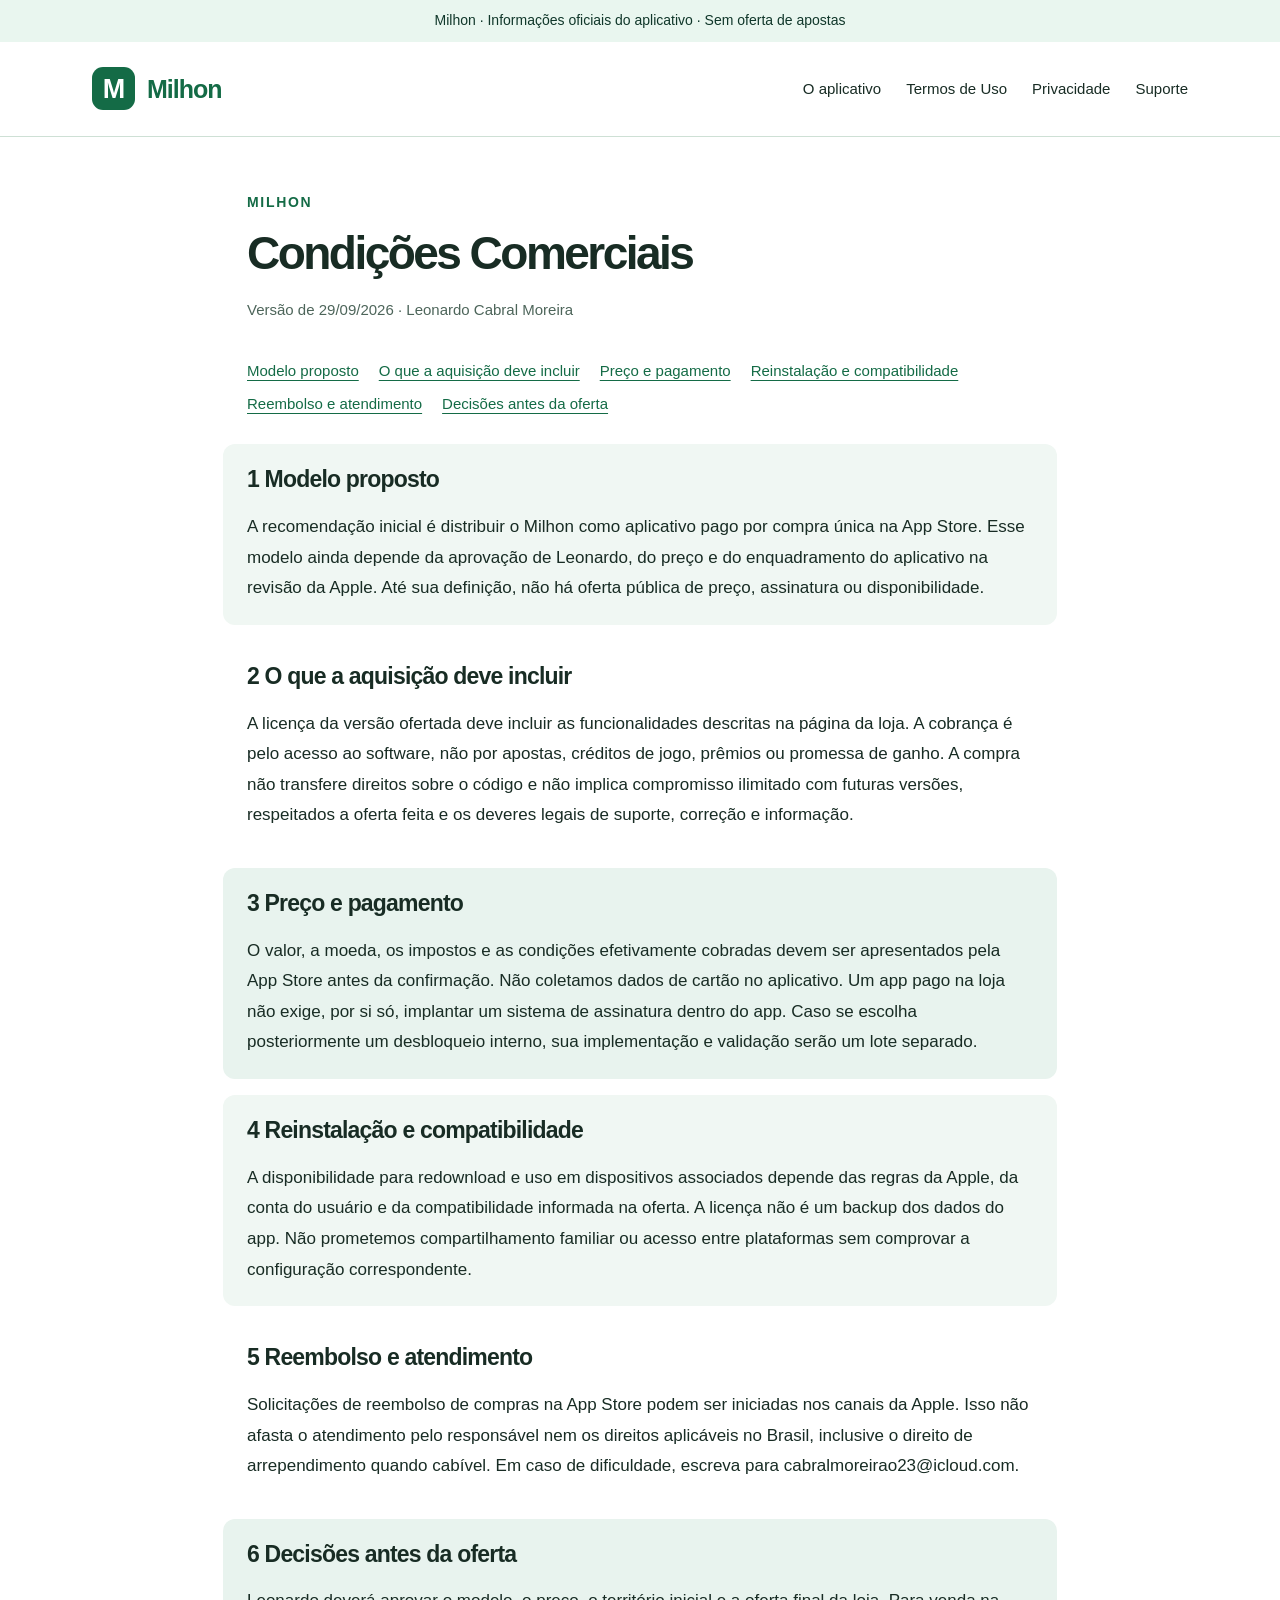
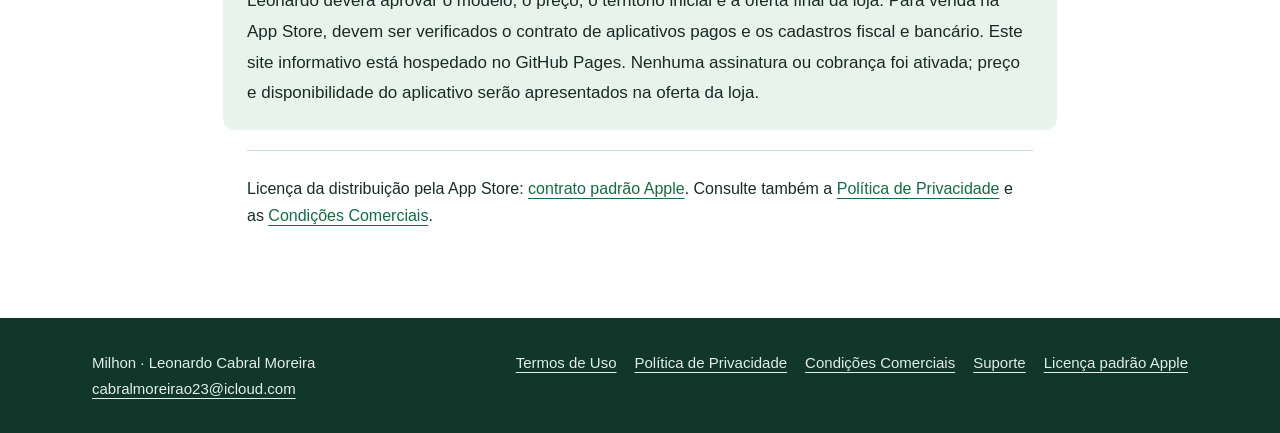
==== comercial.html @ 652cfad2 "site: publica informacoes e politicas aprovadas do Milhon" ====
<!doctype html><html lang="pt-BR"><head><meta name="referrer" content="strict-origin-when-cross-origin"><meta charset="utf-8"><meta name="viewport" content="width=device-width,initial-scale=1"><title>Condições Comerciais | Milhon</title><meta name="description" content="Milhon: análise estatística descritiva de loteria, com fontes e limites explícitos."><link rel="icon" href='data:image/svg+xml,%3Csvg xmlns="http://www.w3.org/2000/svg" viewBox="0 0 32 32"%3E%3Crect width="32" height="32" rx="7" fill="%23146b46"/%3E%3Ctext x="16" y="24" text-anchor="middle" font-family="Arial" font-size="24" fill="white"%3EM%3C/text%3E%3C/svg%3E'><link rel="stylesheet" href="style.css"></head><body><div class="review">Milhon · Informações oficiais do aplicativo · Sem oferta de apostas</div><header><div class="wrap bar"><a class="brand" href="index.html"><span class="monogram" aria-hidden="true">M</span>Milhon</a><nav aria-label="Navegação principal"><a href="index.html">O aplicativo</a><a href="termos.html">Termos de Uso</a><a href="privacidade.html">Privacidade</a><a href="suporte.html">Suporte</a></nav></div></header><main class="legal"><div class="eyebrow">Milhon</div><h1>Condições Comerciais</h1><p class="meta">Versão de 29/09/2026 · Leonardo Cabral Moreira</p><nav class="toc" aria-label="Tópicos"><a href="#item-1">Modelo proposto</a><a href="#item-2">O que a aquisição deve incluir</a><a href="#item-3">Preço e pagamento</a><a href="#item-4">Reinstalação e compatibilidade</a><a href="#item-5">Reembolso e atendimento</a><a href="#item-6">Decisões antes da oferta</a></nav><section id="item-1"><h2>1 Modelo proposto</h2><p>A recomendação inicial é distribuir o Milhon como aplicativo pago por compra única na App Store. Esse modelo ainda depende da aprovação de Leonardo, do preço e do enquadramento do aplicativo na revisão da Apple. Até sua definição, não há oferta pública de preço, assinatura ou disponibilidade.</p></section><section id="item-2"><h2>2 O que a aquisição deve incluir</h2><p>A licença da versão ofertada deve incluir as funcionalidades descritas na página da loja. A cobrança é pelo acesso ao software, não por apostas, créditos de jogo, prêmios ou promessa de ganho. A compra não transfere direitos sobre o código e não implica compromisso ilimitado com futuras versões, respeitados a oferta feita e os deveres legais de suporte, correção e informação.</p></section><section id="item-3"><h2>3 Preço e pagamento</h2><p>O valor, a moeda, os impostos e as condições efetivamente cobradas devem ser apresentados pela App Store antes da confirmação. Não coletamos dados de cartão no aplicativo. Um app pago na loja não exige, por si só, implantar um sistema de assinatura dentro do app. Caso se escolha posteriormente um desbloqueio interno, sua implementação e validação serão um lote separado.</p></section><section id="item-4"><h2>4 Reinstalação e compatibilidade</h2><p>A disponibilidade para redownload e uso em dispositivos associados depende das regras da Apple, da conta do usuário e da compatibilidade informada na oferta. A licença não é um backup dos dados do app. Não prometemos compartilhamento familiar ou acesso entre plataformas sem comprovar a configuração correspondente.</p></section><section id="item-5"><h2>5 Reembolso e atendimento</h2><p>Solicitações de reembolso de compras na App Store podem ser iniciadas nos canais da Apple. Isso não afasta o atendimento pelo responsável nem os direitos aplicáveis no Brasil, inclusive o direito de arrependimento quando cabível. Em caso de dificuldade, escreva para cabralmoreirao23@icloud.com.</p></section><section id="item-6"><h2>6 Decisões antes da oferta</h2><p>Leonardo deverá aprovar o modelo, o preço, o território inicial e a oferta final da loja. Para venda na App Store, devem ser verificados o contrato de aplicativos pagos e os cadastros fiscal e bancário. Este site informativo está hospedado no GitHub Pages. Nenhuma assinatura ou cobrança foi ativada; preço e disponibilidade do aplicativo serão apresentados na oferta da loja.</p></section><div class="extra">Licença da distribuição pela App Store: <a href="https://www.apple.com/legal/internet-services/itunes/dev/stdeula/">contrato padrão Apple</a>. Consulte também a <a href="privacidade.html">Política de Privacidade</a> e as <a href="comercial.html">Condições Comerciais</a>.</div></main><footer><div class="wrap"><div>Milhon · Leonardo Cabral Moreira<br><a href="mailto:cabralmoreirao23@icloud.com">cabralmoreirao23@icloud.com</a></div><nav aria-label="Informações legais"><a href="termos.html">Termos de Uso</a><a href="privacidade.html">Política de Privacidade</a><a href="comercial.html">Condições Comerciais</a><a href="suporte.html">Suporte</a><a href="https://www.apple.com/legal/internet-services/itunes/dev/stdeula/">Licença padrão Apple</a></nav></div></footer></body></html>
---- style.css ----
:root{--green:#146b46;--deep:#10372a;--mint:#e9f6ef;--paper:#fff;--ink:#182c24;--muted:#4d655a;--line:#cee0d5;--gold:#765919}
*{box-sizing:border-box}html{scroll-behavior:smooth}body{margin:0;background:var(--paper);color:var(--ink);font-family:-apple-system,BlinkMacSystemFont,'Segoe UI',sans-serif;font-size:17px;line-height:1.7}
a{color:var(--green);text-underline-offset:4px}a:focus-visible,button:focus-visible{outline:3px solid #93691b;outline-offset:5px}header{border-bottom:1px solid var(--line)}.wrap{max-width:1160px;margin:auto;padding:0 32px}.bar{display:flex;align-items:center;justify-content:space-between;gap:24px;min-height:94px}.brand{font-size:25px;font-weight:700;display:flex;align-items:center;gap:12px;text-decoration:none;letter-spacing:-.04em}.monogram{width:43px;height:43px;border-radius:11px;background:var(--green);color:white;display:grid;place-items:center;font-size:27px;font-weight:650}.bar nav{display:flex;gap:25px;flex-wrap:wrap}.bar nav a{font-size:15px;text-decoration:none;color:var(--ink)}.review{background:var(--mint);font-size:14px;color:var(--deep);padding:9px 32px;text-align:center}.hero{padding:66px 0 55px;display:grid;grid-template-columns:1.35fr 1fr;gap:72px;align-items:start}.eyebrow{text-transform:uppercase;letter-spacing:.12em;font-size:14px;color:var(--green);font-weight:650}h1{font-size:clamp(36px,5vw,66px);line-height:1.08;letter-spacing:-.055em;margin:14px 0 24px;font-weight:680;max-width:840px}h2{font-size:29px;line-height:1.25;letter-spacing:-.035em;margin:0 0 18px}h3{font-size:20px;line-height:1.3;margin:0 0 8px}p{margin:0 0 17px}.lead{font-size:21px;color:var(--muted);max-width:640px}.button{display:inline-block;text-decoration:none;background:var(--green);color:white;padding:13px 22px;border-radius:9px;font-size:16px;font-weight:600;margin:10px 0}.principle{background:var(--deep);color:white;border-radius:16px;padding:32px;margin-top:16px}.principle .eyebrow{color:#b2e9c9}.principle p{color:#d7e7dd}.odds{font-size:37px;font-weight:650;line-height:1.2;letter-spacing:-.03em;margin:18px 0}.section{padding:43px 0 56px;border-top:1px solid var(--line)}.grid{display:grid;grid-template-columns:repeat(3,1fr);gap:30px 34px}.feature{border-top:3px solid var(--green);padding-top:17px}.feature p{font-size:16px;color:var(--muted)}.number{font-variant-numeric:tabular-nums;color:var(--green);font-size:14px;margin-bottom:10px}.legal{max-width:850px;margin:auto;padding:54px 32px 65px}.legal h1{font-size:46px;margin-bottom:18px}.legal .meta{font-size:15px;color:var(--muted);margin-bottom:35px}.legal section{padding:21px 24px;margin:16px -24px;border-radius:12px}.legal section:nth-of-type(3n+1){background:#f0f7f3}.legal section:nth-of-type(3n+2){background:#fff}.legal section:nth-of-type(3n){background:#e8f3ee}.legal h2{font-size:23px}.legal p{line-height:1.8;margin:0;overflow-wrap:anywhere}.toc{display:flex;flex-wrap:wrap;gap:7px 20px;margin:24px 0 28px;font-size:15px}.legal .extra{padding:24px 0;margin-top:20px;border-top:1px solid var(--line);font-size:16px}.support{max-width:820px;margin:auto;padding:55px 32px}.support h1{font-size:46px}.support .grid{grid-template-columns:1fr 1fr;gap:28px;margin-top:32px}.support .feature{padding:24px;background:var(--mint);border-radius:10px;border:1px solid var(--line)}footer{background:var(--deep);color:#e3eee7;padding:32px 0;font-size:15px}footer .wrap{display:flex;flex-wrap:wrap;justify-content:space-between;gap:20px}footer a{color:#e3eee7}footer nav{display:flex;gap:18px;flex-wrap:wrap}.media .grid{grid-template-columns:repeat(3,1fr);gap:26px}.screen-model{aspect-ratio:1290/2796;background:#e9f6ef;padding:34px 23px;display:flex;flex-direction:column;border-radius:14px;border:1px solid var(--line);position:relative}.screen-model .eyebrow{font-size:12px}.screen-model h2{font-size:29px;margin:14px 0 10px}.screen-model p{font-size:14px;line-height:1.6}.capture-slot{flex:1;margin-top:20px;background:white;border:2px dashed #98b5a4;border-radius:18px;display:grid;place-items:center;text-align:center;color:var(--muted);font-size:15px;padding:20px}.model-note{margin-top:20px;font-size:12px!important}.screen-model [data-name]{font-size:16px;font-weight:600}.media{padding:50px 0}.media h1{font-size:46px}.no-print{display:block}
@media(max-width:760px){.wrap{padding:0 22px}.bar{align-items:flex-start;flex-direction:column;gap:12px;padding-top:18px;padding-bottom:18px}.bar nav{gap:12px 21px}.hero{grid-template-columns:1fr;gap:20px;padding:38px 0}.grid,.media .grid{grid-template-columns:1fr 1fr;gap:24px}.legal,.support{padding:36px 23px}.legal h1,.support h1,.media h1{font-size:37px}.legal section{margin:14px -6px;padding:19px 15px}.support .grid{grid-template-columns:1fr}.screen-model{padding:26px 18px}.screen-model h2{font-size:24px}.odds{font-size:33px}.lead{font-size:19px}}
@media(max-width:480px){.grid,.media .grid{grid-template-columns:1fr}.screen-model{max-width:330px;margin:auto;width:100%}footer .wrap{display:block}footer nav{margin-top:20px}.review{padding:8px 18px}h1{font-size:41px}}
@media print{header,.review,footer,.toc,.no-print{display:none}body{font-size:11pt;color:#111}.legal{max-width:none;padding:0}.legal h1{font-size:27pt}.legal section{padding:9px 0;margin:0;background:none!important;break-inside:avoid}.legal h2{font-size:14pt}.legal .extra{font-size:10pt}}
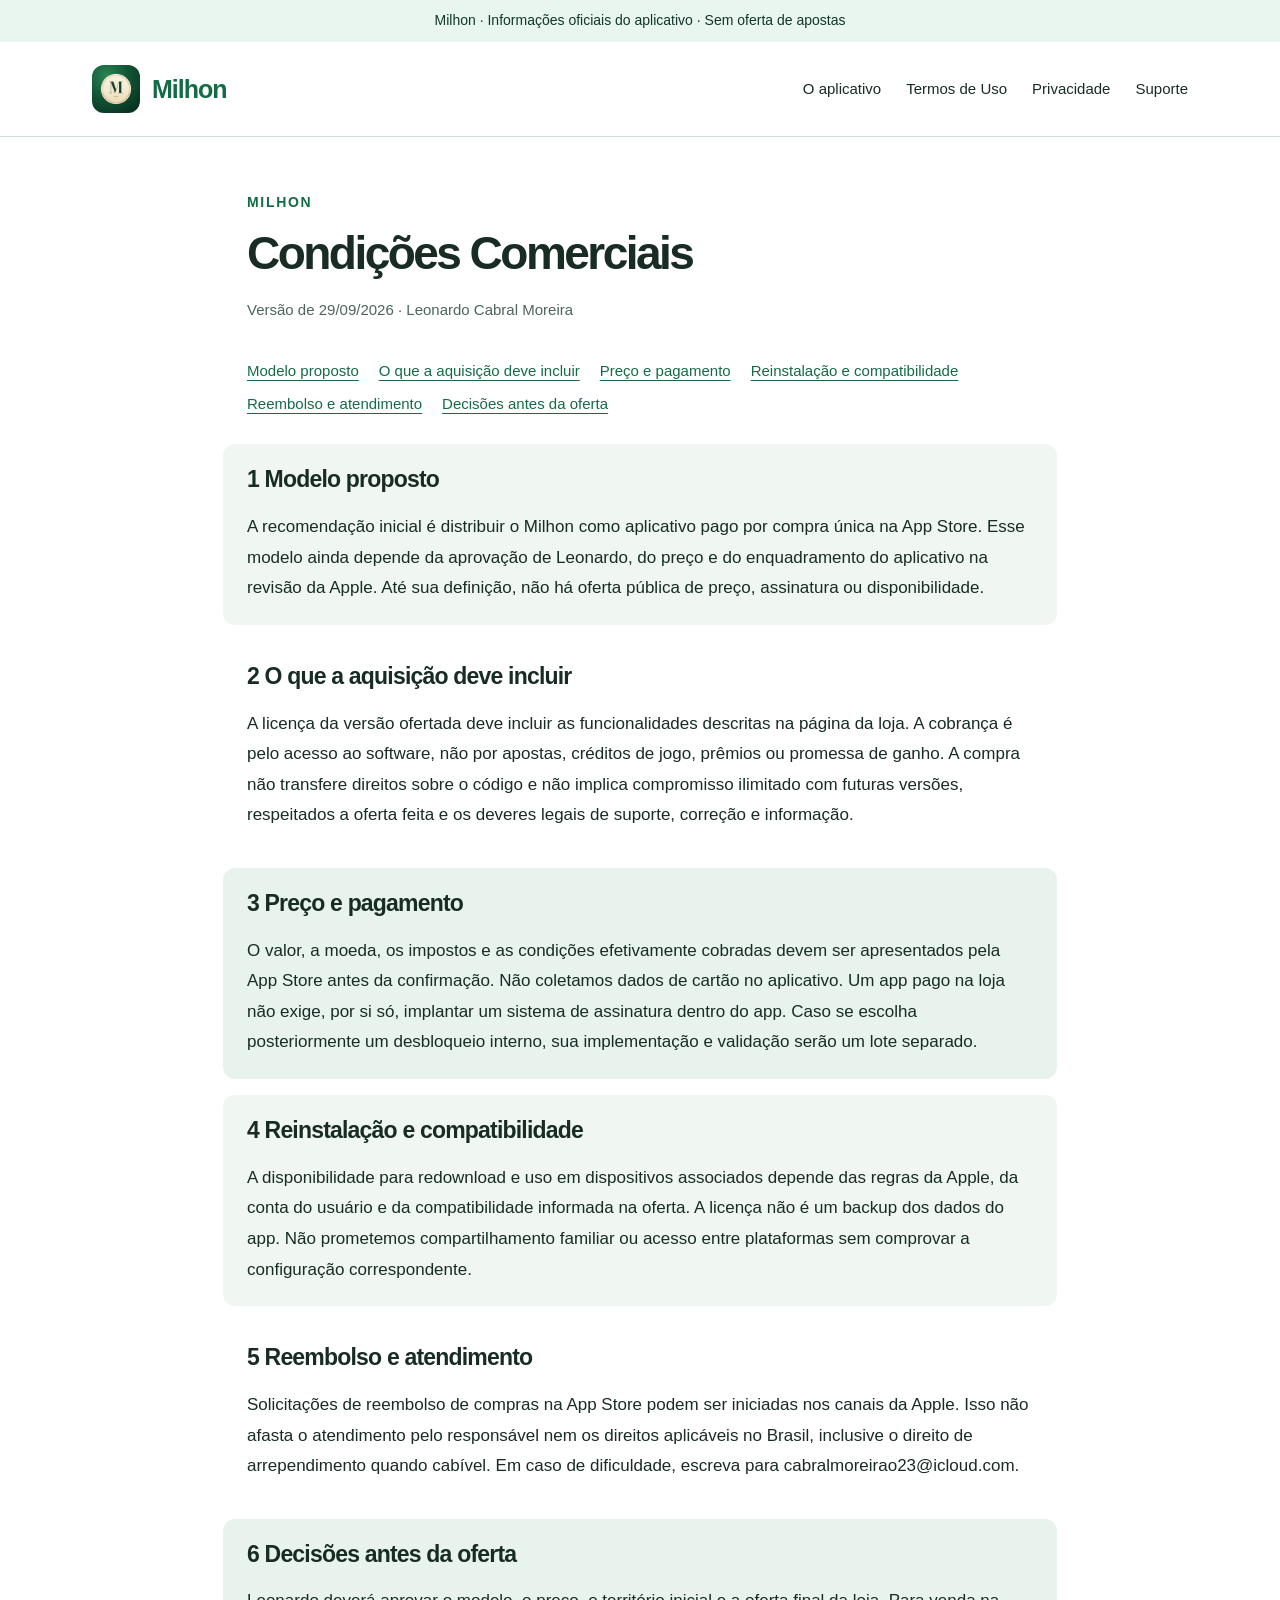
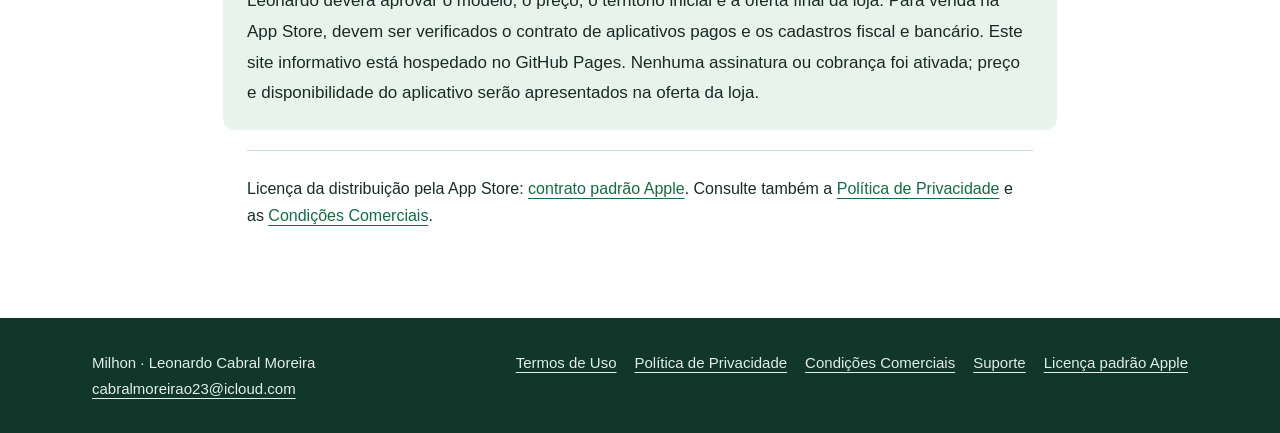
==== commit 485686eb: "site: harmoniza marca e orienta suporte sobre compras Apple" ====
--- a/comercial.html
+++ b/comercial.html
@@ -1 +1 @@
-<!doctype html><html lang="pt-BR"><head><meta name="referrer" content="strict-origin-when-cross-origin"><meta charset="utf-8"><meta name="viewport" content="width=device-width,initial-scale=1"><title>Condições Comerciais | Milhon</title><meta name="description" content="Milhon: análise estatística descritiva de loteria, com fontes e limites explícitos."><link rel="icon" href='data:image/svg+xml,%3Csvg xmlns="http://www.w3.org/2000/svg" viewBox="0 0 32 32"%3E%3Crect width="32" height="32" rx="7" fill="%23146b46"/%3E%3Ctext x="16" y="24" text-anchor="middle" font-family="Arial" font-size="24" fill="white"%3EM%3C/text%3E%3C/svg%3E'><link rel="stylesheet" href="style.css"></head><body><div class="review">Milhon · Informações oficiais do aplicativo · Sem oferta de apostas</div><header><div class="wrap bar"><a class="brand" href="index.html"><span class="monogram" aria-hidden="true">M</span>Milhon</a><nav aria-label="Navegação principal"><a href="index.html">O aplicativo</a><a href="termos.html">Termos de Uso</a><a href="privacidade.html">Privacidade</a><a href="suporte.html">Suporte</a></nav></div></header><main class="legal"><div class="eyebrow">Milhon</div><h1>Condições Comerciais</h1><p class="meta">Versão de 29/09/2026 · Leonardo Cabral Moreira</p><nav class="toc" aria-label="Tópicos"><a href="#item-1">Modelo proposto</a><a href="#item-2">O que a aquisição deve incluir</a><a href="#item-3">Preço e pagamento</a><a href="#item-4">Reinstalação e compatibilidade</a><a href="#item-5">Reembolso e atendimento</a><a href="#item-6">Decisões antes da oferta</a></nav><section id="item-1"><h2>1 Modelo proposto</h2><p>A recomendação inicial é distribuir o Milhon como aplicativo pago por compra única na App Store. Esse modelo ainda depende da aprovação de Leonardo, do preço e do enquadramento do aplicativo na revisão da Apple. Até sua definição, não há oferta pública de preço, assinatura ou disponibilidade.</p></section><section id="item-2"><h2>2 O que a aquisição deve incluir</h2><p>A licença da versão ofertada deve incluir as funcionalidades descritas na página da loja. A cobrança é pelo acesso ao software, não por apostas, créditos de jogo, prêmios ou promessa de ganho. A compra não transfere direitos sobre o código e não implica compromisso ilimitado com futuras versões, respeitados a oferta feita e os deveres legais de suporte, correção e informação.</p></section><section id="item-3"><h2>3 Preço e pagamento</h2><p>O valor, a moeda, os impostos e as condições efetivamente cobradas devem ser apresentados pela App Store antes da confirmação. Não coletamos dados de cartão no aplicativo. Um app pago na loja não exige, por si só, implantar um sistema de assinatura dentro do app. Caso se escolha posteriormente um desbloqueio interno, sua implementação e validação serão um lote separado.</p></section><section id="item-4"><h2>4 Reinstalação e compatibilidade</h2><p>A disponibilidade para redownload e uso em dispositivos associados depende das regras da Apple, da conta do usuário e da compatibilidade informada na oferta. A licença não é um backup dos dados do app. Não prometemos compartilhamento familiar ou acesso entre plataformas sem comprovar a configuração correspondente.</p></section><section id="item-5"><h2>5 Reembolso e atendimento</h2><p>Solicitações de reembolso de compras na App Store podem ser iniciadas nos canais da Apple. Isso não afasta o atendimento pelo responsável nem os direitos aplicáveis no Brasil, inclusive o direito de arrependimento quando cabível. Em caso de dificuldade, escreva para cabralmoreirao23@icloud.com.</p></section><section id="item-6"><h2>6 Decisões antes da oferta</h2><p>Leonardo deverá aprovar o modelo, o preço, o território inicial e a oferta final da loja. Para venda na App Store, devem ser verificados o contrato de aplicativos pagos e os cadastros fiscal e bancário. Este site informativo está hospedado no GitHub Pages. Nenhuma assinatura ou cobrança foi ativada; preço e disponibilidade do aplicativo serão apresentados na oferta da loja.</p></section><div class="extra">Licença da distribuição pela App Store: <a href="https://www.apple.com/legal/internet-services/itunes/dev/stdeula/">contrato padrão Apple</a>. Consulte também a <a href="privacidade.html">Política de Privacidade</a> e as <a href="comercial.html">Condições Comerciais</a>.</div></main><footer><div class="wrap"><div>Milhon · Leonardo Cabral Moreira<br><a href="mailto:cabralmoreirao23@icloud.com">cabralmoreirao23@icloud.com</a></div><nav aria-label="Informações legais"><a href="termos.html">Termos de Uso</a><a href="privacidade.html">Política de Privacidade</a><a href="comercial.html">Condições Comerciais</a><a href="suporte.html">Suporte</a><a href="https://www.apple.com/legal/internet-services/itunes/dev/stdeula/">Licença padrão Apple</a></nav></div></footer></body></html>+<!doctype html><html lang="pt-BR"><head><meta name="referrer" content="strict-origin-when-cross-origin"><meta charset="utf-8"><meta name="viewport" content="width=device-width,initial-scale=1"><title>Condições Comerciais | Milhon</title><meta name="description" content="Milhon: análise estatística descritiva de loteria, com fontes e limites explícitos."><link rel="icon" type="image/png" sizes="1024x1024" href="assets/icon.png"><link rel="apple-touch-icon" href="assets/icon.png"><link rel="stylesheet" href="style.css"></head><body><div class="review">Milhon · Informações oficiais do aplicativo · Sem oferta de apostas</div><header><div class="wrap bar"><a class="brand" href="index.html"><img class="brand-icon" src="assets/icon.png" width="48" height="48" alt="" decoding="async">Milhon</a><nav aria-label="Navegação principal"><a href="index.html">O aplicativo</a><a href="termos.html">Termos de Uso</a><a href="privacidade.html">Privacidade</a><a href="suporte.html">Suporte</a></nav></div></header><main class="legal"><div class="eyebrow">Milhon</div><h1>Condições Comerciais</h1><p class="meta">Versão de 29/09/2026 · Leonardo Cabral Moreira</p><nav class="toc" aria-label="Tópicos"><a href="#item-1">Modelo proposto</a><a href="#item-2">O que a aquisição deve incluir</a><a href="#item-3">Preço e pagamento</a><a href="#item-4">Reinstalação e compatibilidade</a><a href="#item-5">Reembolso e atendimento</a><a href="#item-6">Decisões antes da oferta</a></nav><section id="item-1"><h2>1 Modelo proposto</h2><p>A recomendação inicial é distribuir o Milhon como aplicativo pago por compra única na App Store. Esse modelo ainda depende da aprovação de Leonardo, do preço e do enquadramento do aplicativo na revisão da Apple. Até sua definição, não há oferta pública de preço, assinatura ou disponibilidade.</p></section><section id="item-2"><h2>2 O que a aquisição deve incluir</h2><p>A licença da versão ofertada deve incluir as funcionalidades descritas na página da loja. A cobrança é pelo acesso ao software, não por apostas, créditos de jogo, prêmios ou promessa de ganho. A compra não transfere direitos sobre o código e não implica compromisso ilimitado com futuras versões, respeitados a oferta feita e os deveres legais de suporte, correção e informação.</p></section><section id="item-3"><h2>3 Preço e pagamento</h2><p>O valor, a moeda, os impostos e as condições efetivamente cobradas devem ser apresentados pela App Store antes da confirmação. Não coletamos dados de cartão no aplicativo. Um app pago na loja não exige, por si só, implantar um sistema de assinatura dentro do app. Caso se escolha posteriormente um desbloqueio interno, sua implementação e validação serão um lote separado.</p></section><section id="item-4"><h2>4 Reinstalação e compatibilidade</h2><p>A disponibilidade para redownload e uso em dispositivos associados depende das regras da Apple, da conta do usuário e da compatibilidade informada na oferta. A licença não é um backup dos dados do app. Não prometemos compartilhamento familiar ou acesso entre plataformas sem comprovar a configuração correspondente.</p></section><section id="item-5"><h2>5 Reembolso e atendimento</h2><p>Solicitações de reembolso de compras na App Store podem ser iniciadas nos canais da Apple. Isso não afasta o atendimento pelo responsável nem os direitos aplicáveis no Brasil, inclusive o direito de arrependimento quando cabível. Em caso de dificuldade, escreva para cabralmoreirao23@icloud.com.</p></section><section id="item-6"><h2>6 Decisões antes da oferta</h2><p>Leonardo deverá aprovar o modelo, o preço, o território inicial e a oferta final da loja. Para venda na App Store, devem ser verificados o contrato de aplicativos pagos e os cadastros fiscal e bancário. Este site informativo está hospedado no GitHub Pages. Nenhuma assinatura ou cobrança foi ativada; preço e disponibilidade do aplicativo serão apresentados na oferta da loja.</p></section><div class="extra">Licença da distribuição pela App Store: <a href="https://www.apple.com/legal/internet-services/itunes/dev/stdeula/">contrato padrão Apple</a>. Consulte também a <a href="privacidade.html">Política de Privacidade</a> e as <a href="comercial.html">Condições Comerciais</a>.</div></main><footer><div class="wrap"><div>Milhon · Leonardo Cabral Moreira<br><a href="mailto:cabralmoreirao23@icloud.com">cabralmoreirao23@icloud.com</a></div><nav aria-label="Informações legais"><a href="termos.html">Termos de Uso</a><a href="privacidade.html">Política de Privacidade</a><a href="comercial.html">Condições Comerciais</a><a href="suporte.html">Suporte</a><a href="https://www.apple.com/legal/internet-services/itunes/dev/stdeula/">Licença padrão Apple</a></nav></div></footer></body></html>
--- a/style.css
+++ b/style.css
@@ -1,7 +1,9 @@
 
 :root{--green:#146b46;--deep:#10372a;--mint:#e9f6ef;--paper:#fff;--ink:#182c24;--muted:#4d655a;--line:#cee0d5;--gold:#765919}
 *{box-sizing:border-box}html{scroll-behavior:smooth}body{margin:0;background:var(--paper);color:var(--ink);font-family:-apple-system,BlinkMacSystemFont,'Segoe UI',sans-serif;font-size:17px;line-height:1.7}
-a{color:var(--green);text-underline-offset:4px}a:focus-visible,button:focus-visible{outline:3px solid #93691b;outline-offset:5px}header{border-bottom:1px solid var(--line)}.wrap{max-width:1160px;margin:auto;padding:0 32px}.bar{display:flex;align-items:center;justify-content:space-between;gap:24px;min-height:94px}.brand{font-size:25px;font-weight:700;display:flex;align-items:center;gap:12px;text-decoration:none;letter-spacing:-.04em}.monogram{width:43px;height:43px;border-radius:11px;background:var(--green);color:white;display:grid;place-items:center;font-size:27px;font-weight:650}.bar nav{display:flex;gap:25px;flex-wrap:wrap}.bar nav a{font-size:15px;text-decoration:none;color:var(--ink)}.review{background:var(--mint);font-size:14px;color:var(--deep);padding:9px 32px;text-align:center}.hero{padding:66px 0 55px;display:grid;grid-template-columns:1.35fr 1fr;gap:72px;align-items:start}.eyebrow{text-transform:uppercase;letter-spacing:.12em;font-size:14px;color:var(--green);font-weight:650}h1{font-size:clamp(36px,5vw,66px);line-height:1.08;letter-spacing:-.055em;margin:14px 0 24px;font-weight:680;max-width:840px}h2{font-size:29px;line-height:1.25;letter-spacing:-.035em;margin:0 0 18px}h3{font-size:20px;line-height:1.3;margin:0 0 8px}p{margin:0 0 17px}.lead{font-size:21px;color:var(--muted);max-width:640px}.button{display:inline-block;text-decoration:none;background:var(--green);color:white;padding:13px 22px;border-radius:9px;font-size:16px;font-weight:600;margin:10px 0}.principle{background:var(--deep);color:white;border-radius:16px;padding:32px;margin-top:16px}.principle .eyebrow{color:#b2e9c9}.principle p{color:#d7e7dd}.odds{font-size:37px;font-weight:650;line-height:1.2;letter-spacing:-.03em;margin:18px 0}.section{padding:43px 0 56px;border-top:1px solid var(--line)}.grid{display:grid;grid-template-columns:repeat(3,1fr);gap:30px 34px}.feature{border-top:3px solid var(--green);padding-top:17px}.feature p{font-size:16px;color:var(--muted)}.number{font-variant-numeric:tabular-nums;color:var(--green);font-size:14px;margin-bottom:10px}.legal{max-width:850px;margin:auto;padding:54px 32px 65px}.legal h1{font-size:46px;margin-bottom:18px}.legal .meta{font-size:15px;color:var(--muted);margin-bottom:35px}.legal section{padding:21px 24px;margin:16px -24px;border-radius:12px}.legal section:nth-of-type(3n+1){background:#f0f7f3}.legal section:nth-of-type(3n+2){background:#fff}.legal section:nth-of-type(3n){background:#e8f3ee}.legal h2{font-size:23px}.legal p{line-height:1.8;margin:0;overflow-wrap:anywhere}.toc{display:flex;flex-wrap:wrap;gap:7px 20px;margin:24px 0 28px;font-size:15px}.legal .extra{padding:24px 0;margin-top:20px;border-top:1px solid var(--line);font-size:16px}.support{max-width:820px;margin:auto;padding:55px 32px}.support h1{font-size:46px}.support .grid{grid-template-columns:1fr 1fr;gap:28px;margin-top:32px}.support .feature{padding:24px;background:var(--mint);border-radius:10px;border:1px solid var(--line)}footer{background:var(--deep);color:#e3eee7;padding:32px 0;font-size:15px}footer .wrap{display:flex;flex-wrap:wrap;justify-content:space-between;gap:20px}footer a{color:#e3eee7}footer nav{display:flex;gap:18px;flex-wrap:wrap}.media .grid{grid-template-columns:repeat(3,1fr);gap:26px}.screen-model{aspect-ratio:1290/2796;background:#e9f6ef;padding:34px 23px;display:flex;flex-direction:column;border-radius:14px;border:1px solid var(--line);position:relative}.screen-model .eyebrow{font-size:12px}.screen-model h2{font-size:29px;margin:14px 0 10px}.screen-model p{font-size:14px;line-height:1.6}.capture-slot{flex:1;margin-top:20px;background:white;border:2px dashed #98b5a4;border-radius:18px;display:grid;place-items:center;text-align:center;color:var(--muted);font-size:15px;padding:20px}.model-note{margin-top:20px;font-size:12px!important}.screen-model [data-name]{font-size:16px;font-weight:600}.media{padding:50px 0}.media h1{font-size:46px}.no-print{display:block}
+a{color:var(--green);text-underline-offset:4px}a:focus-visible,button:focus-visible{outline:3px solid #93691b;outline-offset:5px}header{border-bottom:1px solid var(--line)}.wrap{max-width:1160px;margin:auto;padding:0 32px}.bar{display:flex;align-items:center;justify-content:space-between;gap:24px;min-height:94px}.brand{font-size:25px;font-weight:700;display:flex;align-items:center;gap:12px;text-decoration:none;letter-spacing:-.04em}.brand-icon{display:block;width:48px;height:48px;flex-shrink:0;border-radius:12px;object-fit:contain}.bar nav{display:flex;gap:25px;flex-wrap:wrap}.bar nav a{font-size:15px;text-decoration:none;color:var(--ink)}.review{background:var(--mint);font-size:14px;color:var(--deep);padding:9px 32px;text-align:center}.hero{padding:66px 0 55px;display:grid;grid-template-columns:1.35fr 1fr;gap:72px;align-items:start}.eyebrow{text-transform:uppercase;letter-spacing:.12em;font-size:14px;color:var(--green);font-weight:650}h1{font-size:clamp(36px,5vw,66px);line-height:1.08;letter-spacing:-.055em;margin:14px 0 24px;font-weight:680;max-width:840px}h2{font-size:29px;line-height:1.25;letter-spacing:-.035em;margin:0 0 18px}h3{font-size:20px;line-height:1.3;margin:0 0 8px}p{margin:0 0 17px}.lead{font-size:21px;color:var(--muted);max-width:640px}.button{display:inline-block;text-decoration:none;background:var(--green);color:white;padding:13px 22px;border-radius:9px;font-size:16px;font-weight:600;margin:10px 0}.principle{background:var(--deep);color:white;border-radius:16px;padding:32px;margin-top:16px}.principle .eyebrow{color:#b2e9c9}.principle p{color:#d7e7dd}.odds{font-size:37px;font-weight:650;line-height:1.2;letter-spacing:-.03em;margin:18px 0}.section{padding:43px 0 56px;border-top:1px solid var(--line)}.grid{display:grid;grid-template-columns:repeat(3,1fr);gap:30px 34px}.feature{border-top:3px solid var(--green);padding-top:17px}.feature p{font-size:16px;color:var(--muted)}.number{font-variant-numeric:tabular-nums;color:var(--green);font-size:14px;margin-bottom:10px}.legal{max-width:850px;margin:auto;padding:54px 32px 65px}.legal h1{font-size:46px;margin-bottom:18px}.legal .meta{font-size:15px;color:var(--muted);margin-bottom:35px}.legal section{padding:21px 24px;margin:16px -24px;border-radius:12px}.legal section:nth-of-type(3n+1){background:#f0f7f3}.legal section:nth-of-type(3n+2){background:#fff}.legal section:nth-of-type(3n){background:#e8f3ee}.legal h2{font-size:23px}.legal p{line-height:1.8;margin:0;overflow-wrap:anywhere}.toc{display:flex;flex-wrap:wrap;gap:7px 20px;margin:24px 0 28px;font-size:15px}.legal .extra{padding:24px 0;margin-top:20px;border-top:1px solid var(--line);font-size:16px}.support{max-width:820px;margin:auto;padding:55px 32px}.support h1{font-size:46px}.support .grid{grid-template-columns:1fr 1fr;gap:28px;margin-top:32px}.support .feature{padding:24px;background:var(--mint);border-radius:10px;border:1px solid var(--line)}footer{background:var(--deep);color:#e3eee7;padding:32px 0;font-size:15px}footer .wrap{display:flex;flex-wrap:wrap;justify-content:space-between;gap:20px}footer a{color:#e3eee7}footer nav{display:flex;gap:18px;flex-wrap:wrap}.media .grid{grid-template-columns:repeat(3,1fr);gap:26px}.screen-model{aspect-ratio:1290/2796;background:#e9f6ef;padding:34px 23px;display:flex;flex-direction:column;border-radius:14px;border:1px solid var(--line);position:relative}.screen-model .eyebrow{font-size:12px}.screen-model h2{font-size:29px;margin:14px 0 10px}.screen-model p{font-size:14px;line-height:1.6}.capture-slot{flex:1;margin-top:20px;background:white;border:2px dashed #98b5a4;border-radius:18px;display:grid;place-items:center;text-align:center;color:var(--muted);font-size:15px;padding:20px}.model-note{margin-top:20px;font-size:12px!important}.screen-model [data-name]{font-size:16px;font-weight:600}.media{padding:50px 0}.media h1{font-size:46px}.no-print{display:block}
+
+.support .faq{padding:38px 0 42px;border-top:1px solid var(--line);margin-top:38px}.faq-intro{color:var(--muted);max-width:700px}.faq details{border-bottom:1px solid var(--line);padding:0}.faq summary{font-size:19px;font-weight:650;line-height:1.5;padding:20px 0;cursor:pointer;overflow-wrap:anywhere}.faq summary:focus-visible{outline:3px solid #93691b;outline-offset:5px}.faq .answer{padding:0 0 22px;overflow-wrap:anywhere}.faq .answer p:last-child{margin-bottom:0}.faq .answer ul{margin:0 0 17px;padding-left:24px}.faq .answer li+li{margin-top:8px}.faq-note{font-size:15px;color:var(--muted);margin-top:22px}
 @media(max-width:760px){.wrap{padding:0 22px}.bar{align-items:flex-start;flex-direction:column;gap:12px;padding-top:18px;padding-bottom:18px}.bar nav{gap:12px 21px}.hero{grid-template-columns:1fr;gap:20px;padding:38px 0}.grid,.media .grid{grid-template-columns:1fr 1fr;gap:24px}.legal,.support{padding:36px 23px}.legal h1,.support h1,.media h1{font-size:37px}.legal section{margin:14px -6px;padding:19px 15px}.support .grid{grid-template-columns:1fr}.screen-model{padding:26px 18px}.screen-model h2{font-size:24px}.odds{font-size:33px}.lead{font-size:19px}}
 @media(max-width:480px){.grid,.media .grid{grid-template-columns:1fr}.screen-model{max-width:330px;margin:auto;width:100%}footer .wrap{display:block}footer nav{margin-top:20px}.review{padding:8px 18px}h1{font-size:41px}}
 @media print{header,.review,footer,.toc,.no-print{display:none}body{font-size:11pt;color:#111}.legal{max-width:none;padding:0}.legal h1{font-size:27pt}.legal section{padding:9px 0;margin:0;background:none!important;break-inside:avoid}.legal h2{font-size:14pt}.legal .extra{font-size:10pt}}
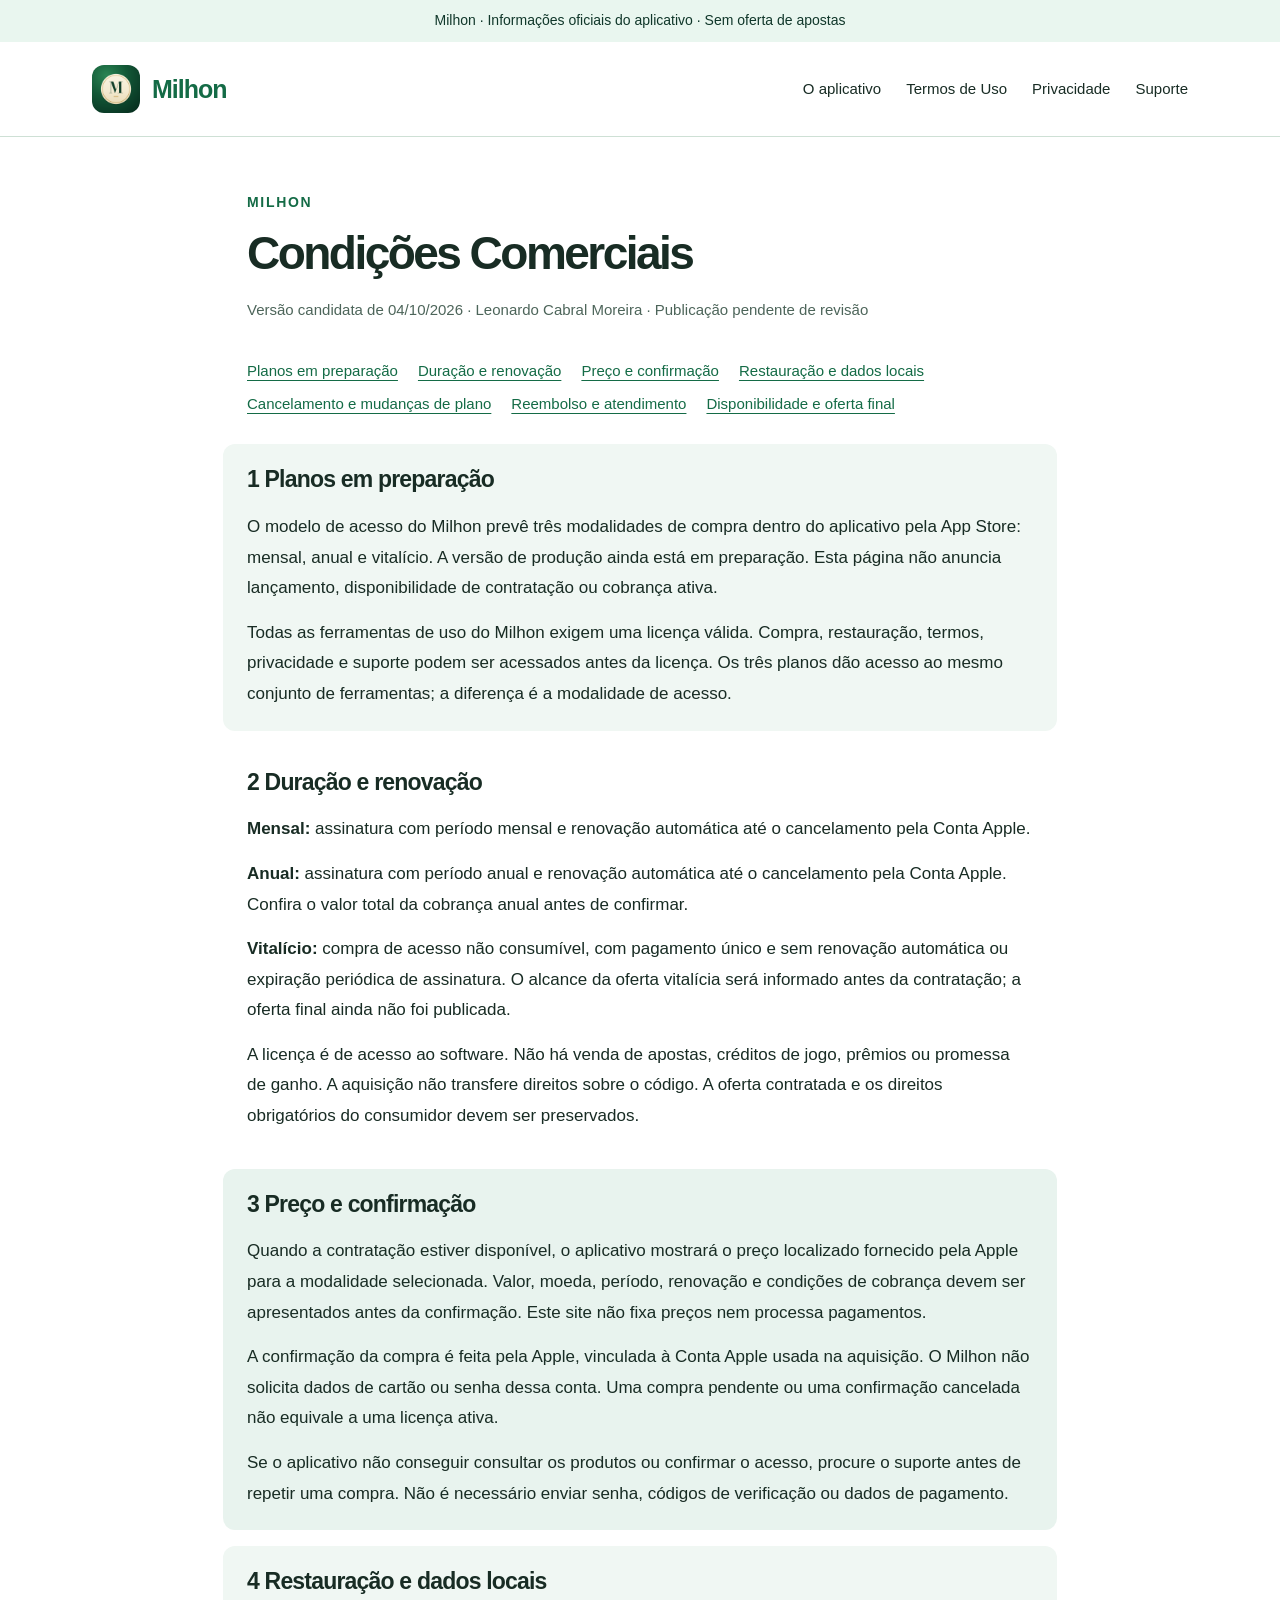
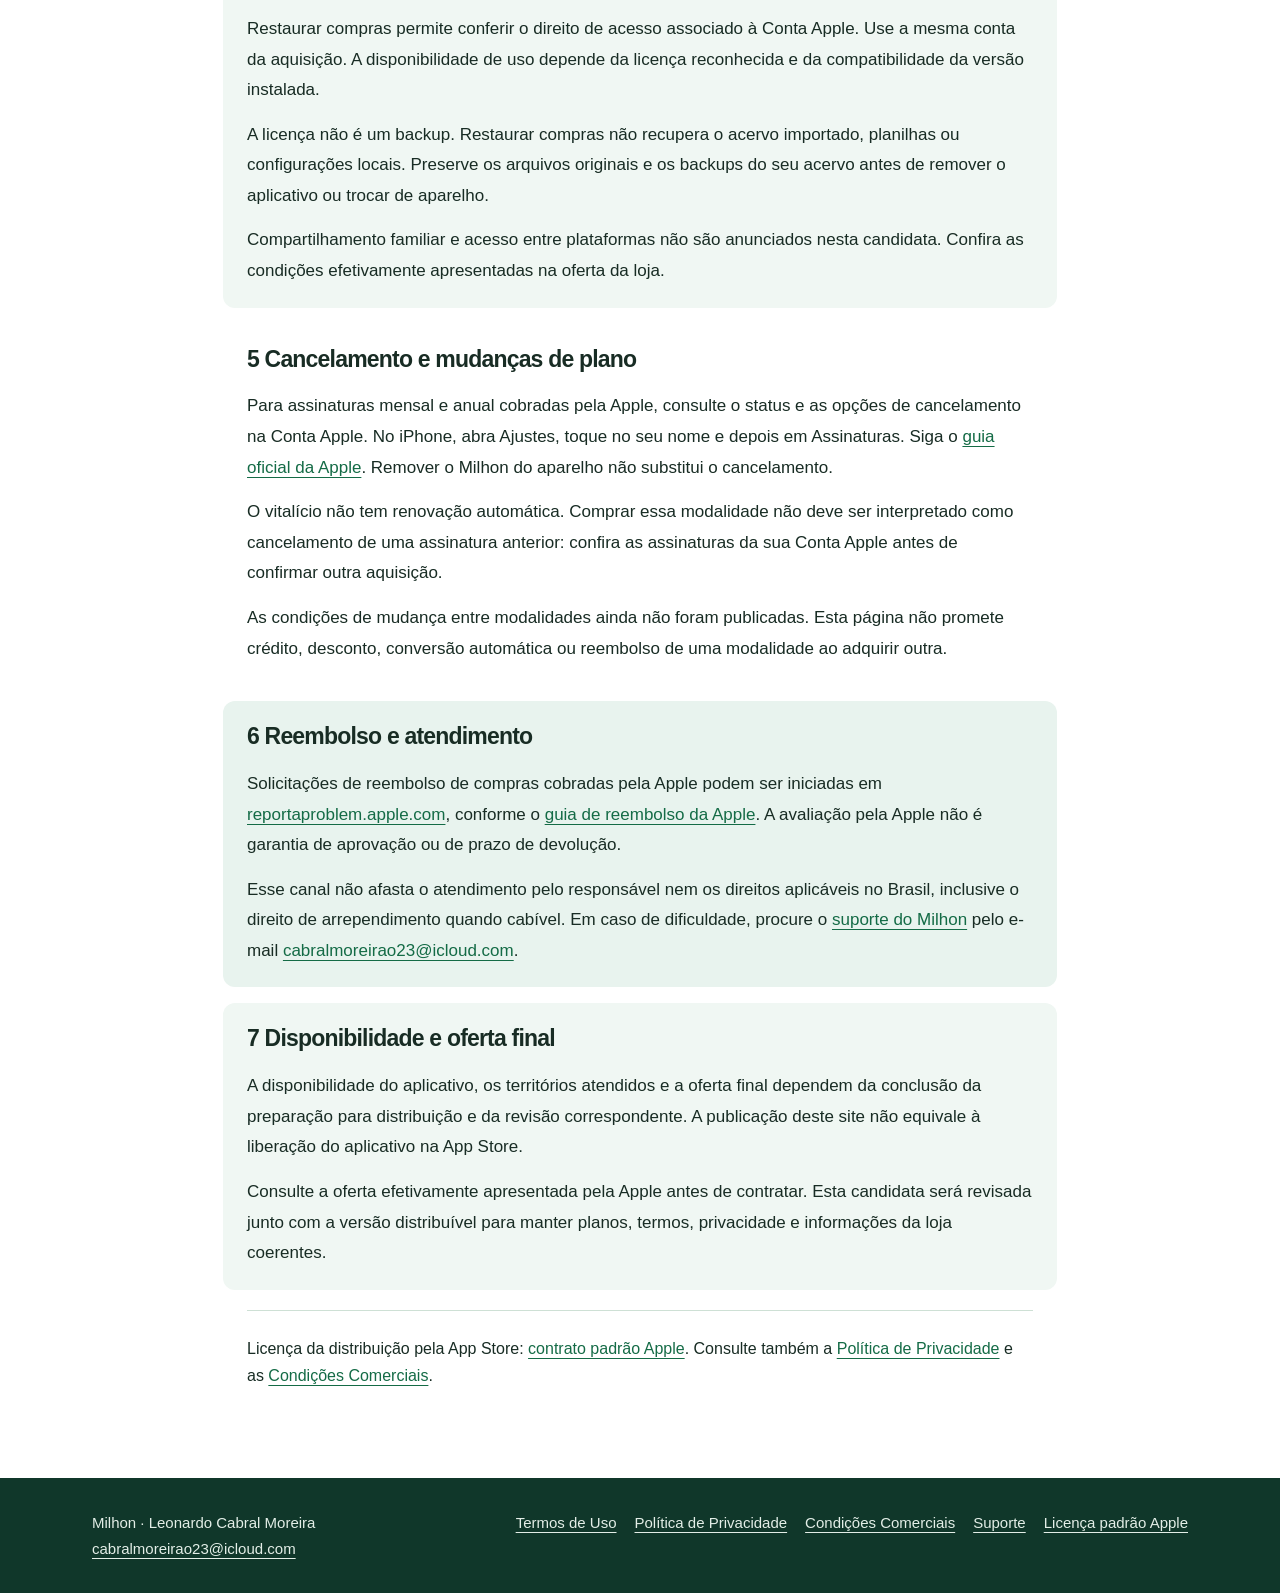
==== commit d4bc3f0f: "site: alinha candidata aos planos mensal anual e vitalicio" ====
--- a/comercial.html
+++ b/comercial.html
@@ -1 +1,9 @@
-<!doctype html><html lang="pt-BR"><head><meta name="referrer" content="strict-origin-when-cross-origin"><meta charset="utf-8"><meta name="viewport" content="width=device-width,initial-scale=1"><title>Condições Comerciais | Milhon</title><meta name="description" content="Milhon: análise estatística descritiva de loteria, com fontes e limites explícitos."><link rel="icon" type="image/png" sizes="1024x1024" href="assets/icon.png"><link rel="apple-touch-icon" href="assets/icon.png"><link rel="stylesheet" href="style.css"></head><body><div class="review">Milhon · Informações oficiais do aplicativo · Sem oferta de apostas</div><header><div class="wrap bar"><a class="brand" href="index.html"><img class="brand-icon" src="assets/icon.png" width="48" height="48" alt="" decoding="async">Milhon</a><nav aria-label="Navegação principal"><a href="index.html">O aplicativo</a><a href="termos.html">Termos de Uso</a><a href="privacidade.html">Privacidade</a><a href="suporte.html">Suporte</a></nav></div></header><main class="legal"><div class="eyebrow">Milhon</div><h1>Condições Comerciais</h1><p class="meta">Versão de 29/09/2026 · Leonardo Cabral Moreira</p><nav class="toc" aria-label="Tópicos"><a href="#item-1">Modelo proposto</a><a href="#item-2">O que a aquisição deve incluir</a><a href="#item-3">Preço e pagamento</a><a href="#item-4">Reinstalação e compatibilidade</a><a href="#item-5">Reembolso e atendimento</a><a href="#item-6">Decisões antes da oferta</a></nav><section id="item-1"><h2>1 Modelo proposto</h2><p>A recomendação inicial é distribuir o Milhon como aplicativo pago por compra única na App Store. Esse modelo ainda depende da aprovação de Leonardo, do preço e do enquadramento do aplicativo na revisão da Apple. Até sua definição, não há oferta pública de preço, assinatura ou disponibilidade.</p></section><section id="item-2"><h2>2 O que a aquisição deve incluir</h2><p>A licença da versão ofertada deve incluir as funcionalidades descritas na página da loja. A cobrança é pelo acesso ao software, não por apostas, créditos de jogo, prêmios ou promessa de ganho. A compra não transfere direitos sobre o código e não implica compromisso ilimitado com futuras versões, respeitados a oferta feita e os deveres legais de suporte, correção e informação.</p></section><section id="item-3"><h2>3 Preço e pagamento</h2><p>O valor, a moeda, os impostos e as condições efetivamente cobradas devem ser apresentados pela App Store antes da confirmação. Não coletamos dados de cartão no aplicativo. Um app pago na loja não exige, por si só, implantar um sistema de assinatura dentro do app. Caso se escolha posteriormente um desbloqueio interno, sua implementação e validação serão um lote separado.</p></section><section id="item-4"><h2>4 Reinstalação e compatibilidade</h2><p>A disponibilidade para redownload e uso em dispositivos associados depende das regras da Apple, da conta do usuário e da compatibilidade informada na oferta. A licença não é um backup dos dados do app. Não prometemos compartilhamento familiar ou acesso entre plataformas sem comprovar a configuração correspondente.</p></section><section id="item-5"><h2>5 Reembolso e atendimento</h2><p>Solicitações de reembolso de compras na App Store podem ser iniciadas nos canais da Apple. Isso não afasta o atendimento pelo responsável nem os direitos aplicáveis no Brasil, inclusive o direito de arrependimento quando cabível. Em caso de dificuldade, escreva para cabralmoreirao23@icloud.com.</p></section><section id="item-6"><h2>6 Decisões antes da oferta</h2><p>Leonardo deverá aprovar o modelo, o preço, o território inicial e a oferta final da loja. Para venda na App Store, devem ser verificados o contrato de aplicativos pagos e os cadastros fiscal e bancário. Este site informativo está hospedado no GitHub Pages. Nenhuma assinatura ou cobrança foi ativada; preço e disponibilidade do aplicativo serão apresentados na oferta da loja.</p></section><div class="extra">Licença da distribuição pela App Store: <a href="https://www.apple.com/legal/internet-services/itunes/dev/stdeula/">contrato padrão Apple</a>. Consulte também a <a href="privacidade.html">Política de Privacidade</a> e as <a href="comercial.html">Condições Comerciais</a>.</div></main><footer><div class="wrap"><div>Milhon · Leonardo Cabral Moreira<br><a href="mailto:cabralmoreirao23@icloud.com">cabralmoreirao23@icloud.com</a></div><nav aria-label="Informações legais"><a href="termos.html">Termos de Uso</a><a href="privacidade.html">Política de Privacidade</a><a href="comercial.html">Condições Comerciais</a><a href="suporte.html">Suporte</a><a href="https://www.apple.com/legal/internet-services/itunes/dev/stdeula/">Licença padrão Apple</a></nav></div></footer></body></html>+<!doctype html><html lang="pt-BR"><head><meta name="referrer" content="strict-origin-when-cross-origin"><meta charset="utf-8"><meta name="viewport" content="width=device-width,initial-scale=1"><title>Condições Comerciais | Milhon</title><meta name="description" content="Modalidades mensal, anual e vitalícia do Milhon em preparação: duração, renovação, preço localizado pela Apple, restauração e atendimento."><link rel="canonical" href="https://noob-debug-cyber.github.io/milhon-site/comercial.html"><link rel="icon" type="image/png" sizes="1024x1024" href="assets/icon.png"><link rel="apple-touch-icon" href="assets/icon.png"><link rel="stylesheet" href="style.css"></head><body><div class="review">Milhon · Informações oficiais do aplicativo · Sem oferta de apostas</div><header><div class="wrap bar"><a class="brand" href="index.html"><img class="brand-icon" src="assets/icon.png" width="48" height="48" alt="" decoding="async">Milhon</a><nav aria-label="Navegação principal"><a href="index.html">O aplicativo</a><a href="termos.html">Termos de Uso</a><a href="privacidade.html">Privacidade</a><a href="suporte.html">Suporte</a></nav></div></header><main class="legal"><div class="eyebrow">Milhon</div><h1>Condições Comerciais</h1><p class="meta">Versão candidata de 04/10/2026 · Leonardo Cabral Moreira · Publicação pendente de revisão</p><nav class="toc" aria-label="Tópicos"><a href="#item-1">Planos em preparação</a><a href="#item-2">Duração e renovação</a><a href="#item-3">Preço e confirmação</a><a href="#item-4">Restauração e dados locais</a><a href="#item-5">Cancelamento e mudanças de plano</a><a href="#item-6">Reembolso e atendimento</a><a href="#item-7">Disponibilidade e oferta final</a></nav>
+<section id="item-1"><h2>1 Planos em preparação</h2><p>O modelo de acesso do Milhon prevê três modalidades de compra dentro do aplicativo pela App Store: mensal, anual e vitalício. A versão de produção ainda está em preparação. Esta página não anuncia lançamento, disponibilidade de contratação ou cobrança ativa.</p><p>Todas as ferramentas de uso do Milhon exigem uma licença válida. Compra, restauração, termos, privacidade e suporte podem ser acessados antes da licença. Os três planos dão acesso ao mesmo conjunto de ferramentas; a diferença é a modalidade de acesso.</p></section>
+<section id="item-2"><h2>2 Duração e renovação</h2><p><strong>Mensal:</strong> assinatura com período mensal e renovação automática até o cancelamento pela Conta Apple.</p><p><strong>Anual:</strong> assinatura com período anual e renovação automática até o cancelamento pela Conta Apple. Confira o valor total da cobrança anual antes de confirmar.</p><p><strong>Vitalício:</strong> compra de acesso não consumível, com pagamento único e sem renovação automática ou expiração periódica de assinatura. O alcance da oferta vitalícia será informado antes da contratação; a oferta final ainda não foi publicada.</p><p>A licença é de acesso ao software. Não há venda de apostas, créditos de jogo, prêmios ou promessa de ganho. A aquisição não transfere direitos sobre o código. A oferta contratada e os direitos obrigatórios do consumidor devem ser preservados.</p></section>
+<section id="item-3"><h2>3 Preço e confirmação</h2><p>Quando a contratação estiver disponível, o aplicativo mostrará o preço localizado fornecido pela Apple para a modalidade selecionada. Valor, moeda, período, renovação e condições de cobrança devem ser apresentados antes da confirmação. Este site não fixa preços nem processa pagamentos.</p><p>A confirmação da compra é feita pela Apple, vinculada à Conta Apple usada na aquisição. O Milhon não solicita dados de cartão ou senha dessa conta. Uma compra pendente ou uma confirmação cancelada não equivale a uma licença ativa.</p><p>Se o aplicativo não conseguir consultar os produtos ou confirmar o acesso, procure o suporte antes de repetir uma compra. Não é necessário enviar senha, códigos de verificação ou dados de pagamento.</p></section>
+<section id="item-4"><h2>4 Restauração e dados locais</h2><p>Restaurar compras permite conferir o direito de acesso associado à Conta Apple. Use a mesma conta da aquisição. A disponibilidade de uso depende da licença reconhecida e da compatibilidade da versão instalada.</p><p>A licença não é um backup. Restaurar compras não recupera o acervo importado, planilhas ou configurações locais. Preserve os arquivos originais e os backups do seu acervo antes de remover o aplicativo ou trocar de aparelho.</p><p>Compartilhamento familiar e acesso entre plataformas não são anunciados nesta candidata. Confira as condições efetivamente apresentadas na oferta da loja.</p></section>
+<section id="item-5"><h2>5 Cancelamento e mudanças de plano</h2><p>Para assinaturas mensal e anual cobradas pela Apple, consulte o status e as opções de cancelamento na Conta Apple. No iPhone, abra Ajustes, toque no seu nome e depois em Assinaturas. Siga o <a href="https://support.apple.com/pt-br/118428">guia oficial da Apple</a>. Remover o Milhon do aparelho não substitui o cancelamento.</p><p>O vitalício não tem renovação automática. Comprar essa modalidade não deve ser interpretado como cancelamento de uma assinatura anterior: confira as assinaturas da sua Conta Apple antes de confirmar outra aquisição.</p><p>As condições de mudança entre modalidades ainda não foram publicadas. Esta página não promete crédito, desconto, conversão automática ou reembolso de uma modalidade ao adquirir outra.</p></section>
+<section id="item-6"><h2>6 Reembolso e atendimento</h2><p>Solicitações de reembolso de compras cobradas pela Apple podem ser iniciadas em <a href="https://reportaproblem.apple.com/">reportaproblem.apple.com</a>, conforme o <a href="https://support.apple.com/pt-br/118223">guia de reembolso da Apple</a>. A avaliação pela Apple não é garantia de aprovação ou de prazo de devolução.</p><p>Esse canal não afasta o atendimento pelo responsável nem os direitos aplicáveis no Brasil, inclusive o direito de arrependimento quando cabível. Em caso de dificuldade, procure o <a href="suporte.html">suporte do Milhon</a> pelo e-mail <a href="mailto:cabralmoreirao23@icloud.com">cabralmoreirao23@icloud.com</a>.</p></section>
+<section id="item-7"><h2>7 Disponibilidade e oferta final</h2><p>A disponibilidade do aplicativo, os territórios atendidos e a oferta final dependem da conclusão da preparação para distribuição e da revisão correspondente. A publicação deste site não equivale à liberação do aplicativo na App Store.</p><p>Consulte a oferta efetivamente apresentada pela Apple antes de contratar. Esta candidata será revisada junto com a versão distribuível para manter planos, termos, privacidade e informações da loja coerentes.</p></section>
+<div class="extra">Licença da distribuição pela App Store: <a href="https://www.apple.com/legal/internet-services/itunes/dev/stdeula/">contrato padrão Apple</a>. Consulte também a <a href="privacidade.html">Política de Privacidade</a> e as <a href="comercial.html">Condições Comerciais</a>.</div></main><footer><div class="wrap"><div>Milhon · Leonardo Cabral Moreira<br><a href="mailto:cabralmoreirao23@icloud.com">cabralmoreirao23@icloud.com</a></div><nav aria-label="Informações legais"><a href="termos.html">Termos de Uso</a><a href="privacidade.html">Política de Privacidade</a><a href="comercial.html">Condições Comerciais</a><a href="suporte.html">Suporte</a><a href="https://www.apple.com/legal/internet-services/itunes/dev/stdeula/">Licença padrão Apple</a></nav></div></footer></body></html>
--- a/style.css
+++ b/style.css
@@ -3,6 +3,7 @@
 *{box-sizing:border-box}html{scroll-behavior:smooth}body{margin:0;background:var(--paper);color:var(--ink);font-family:-apple-system,BlinkMacSystemFont,'Segoe UI',sans-serif;font-size:17px;line-height:1.7}
 a{color:var(--green);text-underline-offset:4px}a:focus-visible,button:focus-visible{outline:3px solid #93691b;outline-offset:5px}header{border-bottom:1px solid var(--line)}.wrap{max-width:1160px;margin:auto;padding:0 32px}.bar{display:flex;align-items:center;justify-content:space-between;gap:24px;min-height:94px}.brand{font-size:25px;font-weight:700;display:flex;align-items:center;gap:12px;text-decoration:none;letter-spacing:-.04em}.brand-icon{display:block;width:48px;height:48px;flex-shrink:0;border-radius:12px;object-fit:contain}.bar nav{display:flex;gap:25px;flex-wrap:wrap}.bar nav a{font-size:15px;text-decoration:none;color:var(--ink)}.review{background:var(--mint);font-size:14px;color:var(--deep);padding:9px 32px;text-align:center}.hero{padding:66px 0 55px;display:grid;grid-template-columns:1.35fr 1fr;gap:72px;align-items:start}.eyebrow{text-transform:uppercase;letter-spacing:.12em;font-size:14px;color:var(--green);font-weight:650}h1{font-size:clamp(36px,5vw,66px);line-height:1.08;letter-spacing:-.055em;margin:14px 0 24px;font-weight:680;max-width:840px}h2{font-size:29px;line-height:1.25;letter-spacing:-.035em;margin:0 0 18px}h3{font-size:20px;line-height:1.3;margin:0 0 8px}p{margin:0 0 17px}.lead{font-size:21px;color:var(--muted);max-width:640px}.button{display:inline-block;text-decoration:none;background:var(--green);color:white;padding:13px 22px;border-radius:9px;font-size:16px;font-weight:600;margin:10px 0}.principle{background:var(--deep);color:white;border-radius:16px;padding:32px;margin-top:16px}.principle .eyebrow{color:#b2e9c9}.principle p{color:#d7e7dd}.odds{font-size:37px;font-weight:650;line-height:1.2;letter-spacing:-.03em;margin:18px 0}.section{padding:43px 0 56px;border-top:1px solid var(--line)}.grid{display:grid;grid-template-columns:repeat(3,1fr);gap:30px 34px}.feature{border-top:3px solid var(--green);padding-top:17px}.feature p{font-size:16px;color:var(--muted)}.number{font-variant-numeric:tabular-nums;color:var(--green);font-size:14px;margin-bottom:10px}.legal{max-width:850px;margin:auto;padding:54px 32px 65px}.legal h1{font-size:46px;margin-bottom:18px}.legal .meta{font-size:15px;color:var(--muted);margin-bottom:35px}.legal section{padding:21px 24px;margin:16px -24px;border-radius:12px}.legal section:nth-of-type(3n+1){background:#f0f7f3}.legal section:nth-of-type(3n+2){background:#fff}.legal section:nth-of-type(3n){background:#e8f3ee}.legal h2{font-size:23px}.legal p{line-height:1.8;margin:0;overflow-wrap:anywhere}.toc{display:flex;flex-wrap:wrap;gap:7px 20px;margin:24px 0 28px;font-size:15px}.legal .extra{padding:24px 0;margin-top:20px;border-top:1px solid var(--line);font-size:16px}.support{max-width:820px;margin:auto;padding:55px 32px}.support h1{font-size:46px}.support .grid{grid-template-columns:1fr 1fr;gap:28px;margin-top:32px}.support .feature{padding:24px;background:var(--mint);border-radius:10px;border:1px solid var(--line)}footer{background:var(--deep);color:#e3eee7;padding:32px 0;font-size:15px}footer .wrap{display:flex;flex-wrap:wrap;justify-content:space-between;gap:20px}footer a{color:#e3eee7}footer nav{display:flex;gap:18px;flex-wrap:wrap}.media .grid{grid-template-columns:repeat(3,1fr);gap:26px}.screen-model{aspect-ratio:1290/2796;background:#e9f6ef;padding:34px 23px;display:flex;flex-direction:column;border-radius:14px;border:1px solid var(--line);position:relative}.screen-model .eyebrow{font-size:12px}.screen-model h2{font-size:29px;margin:14px 0 10px}.screen-model p{font-size:14px;line-height:1.6}.capture-slot{flex:1;margin-top:20px;background:white;border:2px dashed #98b5a4;border-radius:18px;display:grid;place-items:center;text-align:center;color:var(--muted);font-size:15px;padding:20px}.model-note{margin-top:20px;font-size:12px!important}.screen-model [data-name]{font-size:16px;font-weight:600}.media{padding:50px 0}.media h1{font-size:46px}.no-print{display:block}
 
+.legal p+p{margin-top:14px}
 .support .faq{padding:38px 0 42px;border-top:1px solid var(--line);margin-top:38px}.faq-intro{color:var(--muted);max-width:700px}.faq details{border-bottom:1px solid var(--line);padding:0}.faq summary{font-size:19px;font-weight:650;line-height:1.5;padding:20px 0;cursor:pointer;overflow-wrap:anywhere}.faq summary:focus-visible{outline:3px solid #93691b;outline-offset:5px}.faq .answer{padding:0 0 22px;overflow-wrap:anywhere}.faq .answer p:last-child{margin-bottom:0}.faq .answer ul{margin:0 0 17px;padding-left:24px}.faq .answer li+li{margin-top:8px}.faq-note{font-size:15px;color:var(--muted);margin-top:22px}
 @media(max-width:760px){.wrap{padding:0 22px}.bar{align-items:flex-start;flex-direction:column;gap:12px;padding-top:18px;padding-bottom:18px}.bar nav{gap:12px 21px}.hero{grid-template-columns:1fr;gap:20px;padding:38px 0}.grid,.media .grid{grid-template-columns:1fr 1fr;gap:24px}.legal,.support{padding:36px 23px}.legal h1,.support h1,.media h1{font-size:37px}.legal section{margin:14px -6px;padding:19px 15px}.support .grid{grid-template-columns:1fr}.screen-model{padding:26px 18px}.screen-model h2{font-size:24px}.odds{font-size:33px}.lead{font-size:19px}}
 @media(max-width:480px){.grid,.media .grid{grid-template-columns:1fr}.screen-model{max-width:330px;margin:auto;width:100%}footer .wrap{display:block}footer nav{margin-top:20px}.review{padding:8px 18px}h1{font-size:41px}}
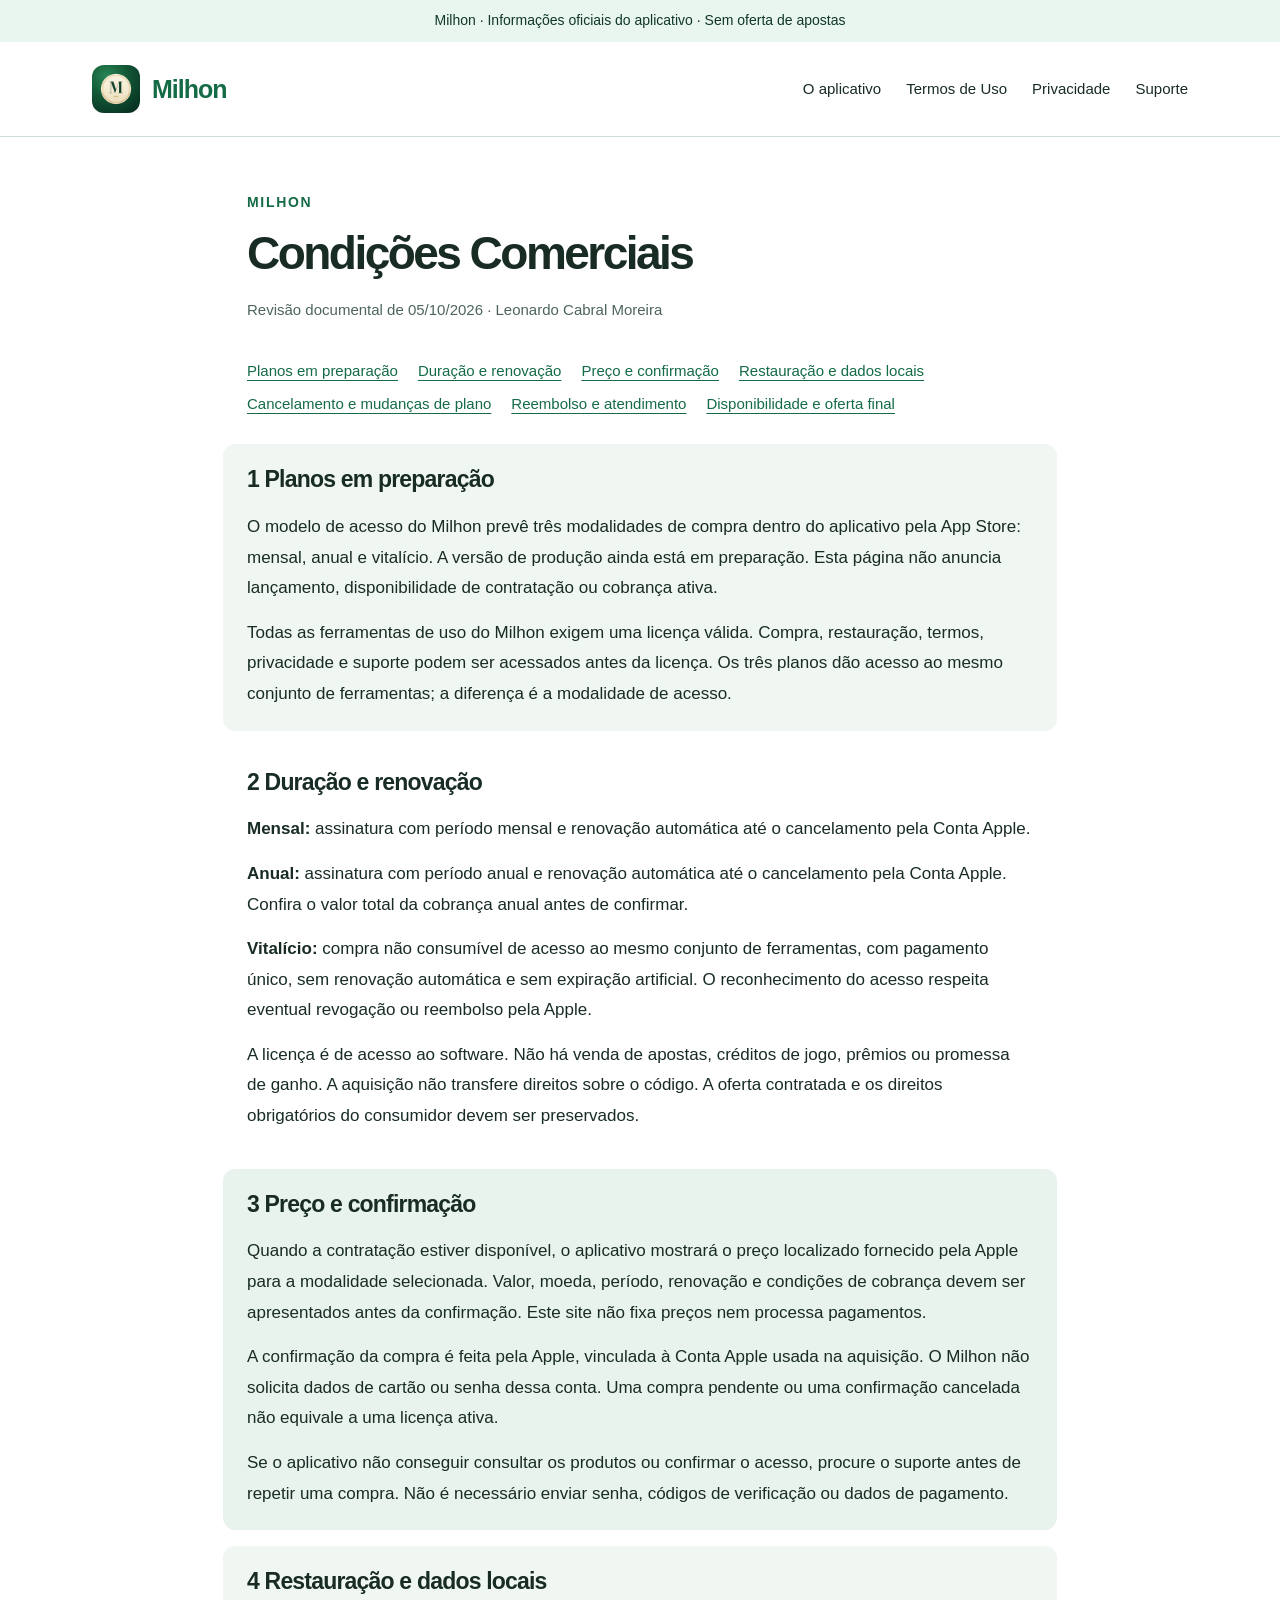
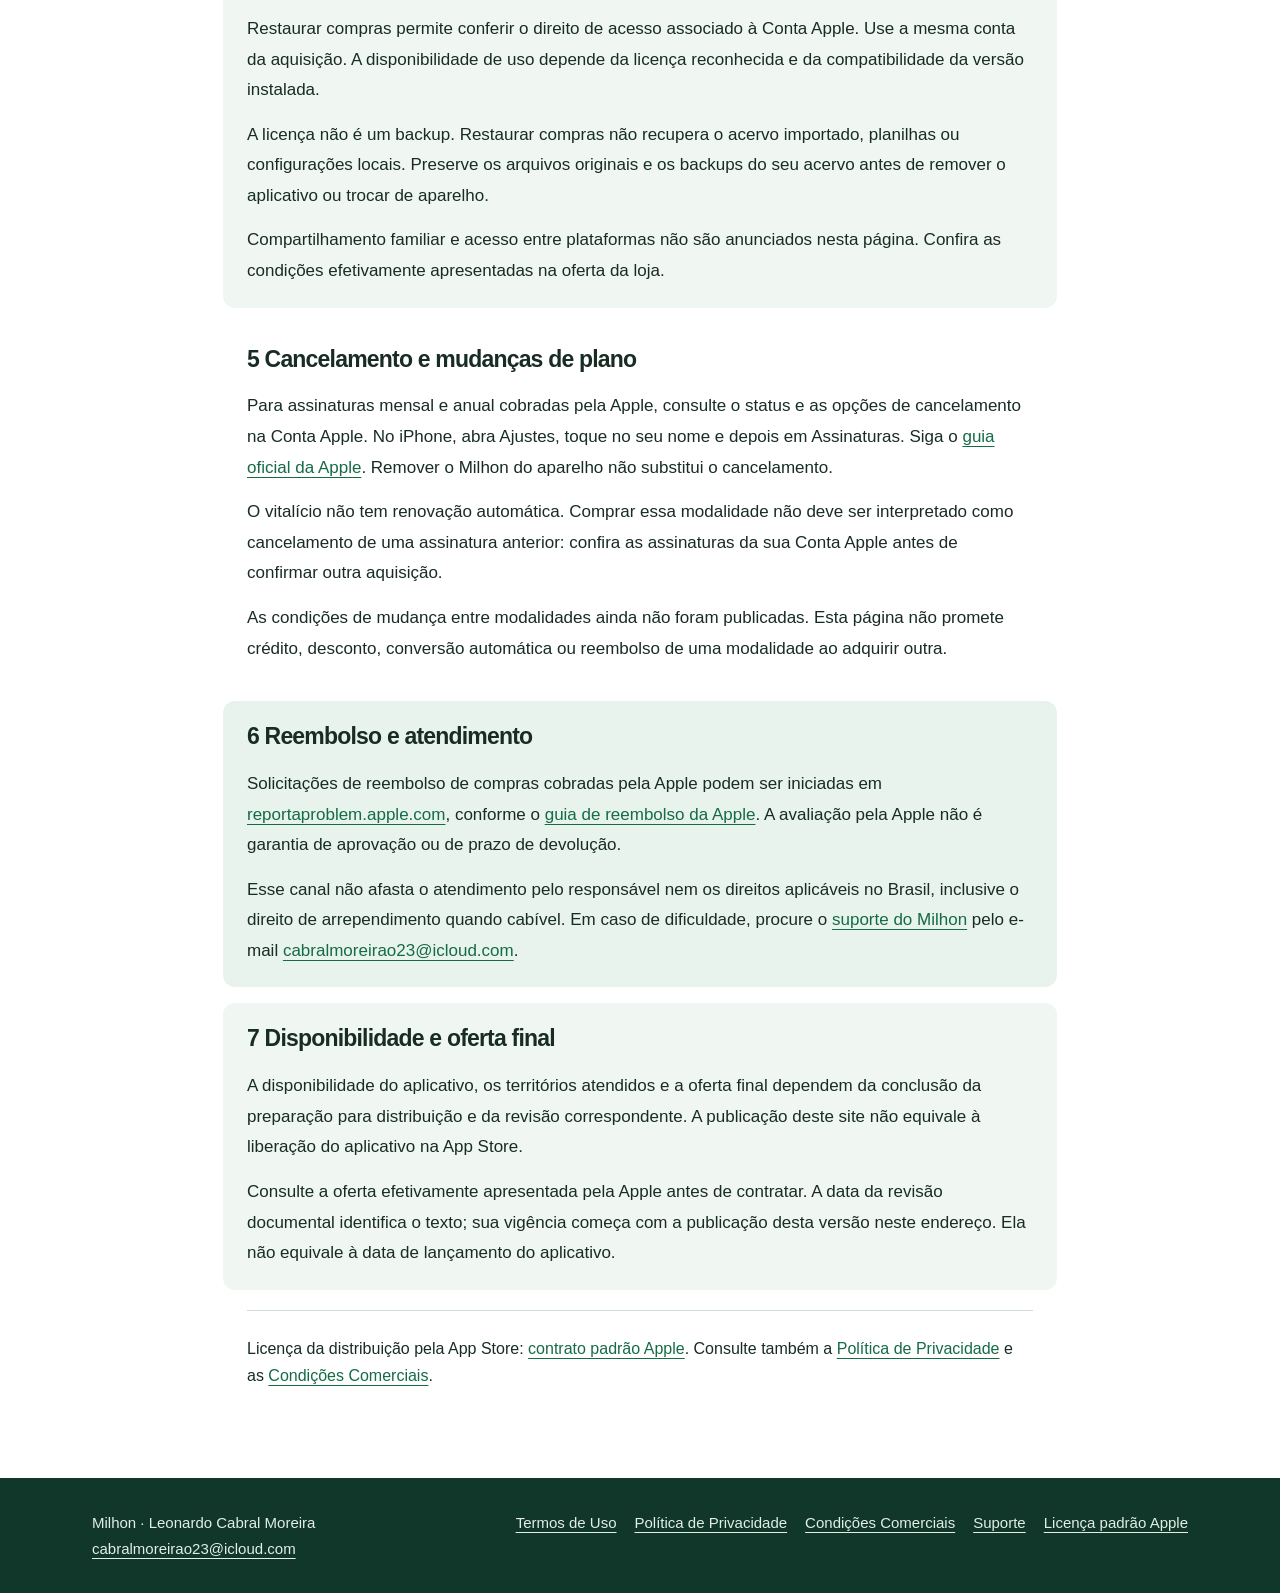
==== commit 1171ad5a: "site: reconcilia licenca e vigencia com documentos build 5" ====
--- a/comercial.html
+++ b/comercial.html
@@ -1,9 +1,9 @@
-<!doctype html><html lang="pt-BR"><head><meta name="referrer" content="strict-origin-when-cross-origin"><meta charset="utf-8"><meta name="viewport" content="width=device-width,initial-scale=1"><title>Condições Comerciais | Milhon</title><meta name="description" content="Modalidades mensal, anual e vitalícia do Milhon em preparação: duração, renovação, preço localizado pela Apple, restauração e atendimento."><link rel="canonical" href="https://noob-debug-cyber.github.io/milhon-site/comercial.html"><link rel="icon" type="image/png" sizes="1024x1024" href="assets/icon.png"><link rel="apple-touch-icon" href="assets/icon.png"><link rel="stylesheet" href="style.css"></head><body><div class="review">Milhon · Informações oficiais do aplicativo · Sem oferta de apostas</div><header><div class="wrap bar"><a class="brand" href="index.html"><img class="brand-icon" src="assets/icon.png" width="48" height="48" alt="" decoding="async">Milhon</a><nav aria-label="Navegação principal"><a href="index.html">O aplicativo</a><a href="termos.html">Termos de Uso</a><a href="privacidade.html">Privacidade</a><a href="suporte.html">Suporte</a></nav></div></header><main class="legal"><div class="eyebrow">Milhon</div><h1>Condições Comerciais</h1><p class="meta">Versão candidata de 04/10/2026 · Leonardo Cabral Moreira · Publicação pendente de revisão</p><nav class="toc" aria-label="Tópicos"><a href="#item-1">Planos em preparação</a><a href="#item-2">Duração e renovação</a><a href="#item-3">Preço e confirmação</a><a href="#item-4">Restauração e dados locais</a><a href="#item-5">Cancelamento e mudanças de plano</a><a href="#item-6">Reembolso e atendimento</a><a href="#item-7">Disponibilidade e oferta final</a></nav>
+<!doctype html><html lang="pt-BR"><head><meta name="referrer" content="strict-origin-when-cross-origin"><meta charset="utf-8"><meta name="viewport" content="width=device-width,initial-scale=1"><title>Condições Comerciais | Milhon</title><meta name="description" content="Modalidades mensal, anual e vitalícia do Milhon em preparação: duração, renovação, preço localizado pela Apple, restauração e atendimento."><link rel="canonical" href="https://noob-debug-cyber.github.io/milhon-site/comercial.html"><link rel="icon" type="image/png" sizes="1024x1024" href="assets/icon.png"><link rel="apple-touch-icon" href="assets/icon.png"><link rel="stylesheet" href="style.css"></head><body><div class="review">Milhon · Informações oficiais do aplicativo · Sem oferta de apostas</div><header><div class="wrap bar"><a class="brand" href="index.html"><img class="brand-icon" src="assets/icon.png" width="48" height="48" alt="" decoding="async">Milhon</a><nav aria-label="Navegação principal"><a href="index.html">O aplicativo</a><a href="termos.html">Termos de Uso</a><a href="privacidade.html">Privacidade</a><a href="suporte.html">Suporte</a></nav></div></header><main class="legal"><div class="eyebrow">Milhon</div><h1>Condições Comerciais</h1><p class="meta">Revisão documental de 05/10/2026 · Leonardo Cabral Moreira</p><nav class="toc" aria-label="Tópicos"><a href="#item-1">Planos em preparação</a><a href="#item-2">Duração e renovação</a><a href="#item-3">Preço e confirmação</a><a href="#item-4">Restauração e dados locais</a><a href="#item-5">Cancelamento e mudanças de plano</a><a href="#item-6">Reembolso e atendimento</a><a href="#item-7">Disponibilidade e oferta final</a></nav>
 <section id="item-1"><h2>1 Planos em preparação</h2><p>O modelo de acesso do Milhon prevê três modalidades de compra dentro do aplicativo pela App Store: mensal, anual e vitalício. A versão de produção ainda está em preparação. Esta página não anuncia lançamento, disponibilidade de contratação ou cobrança ativa.</p><p>Todas as ferramentas de uso do Milhon exigem uma licença válida. Compra, restauração, termos, privacidade e suporte podem ser acessados antes da licença. Os três planos dão acesso ao mesmo conjunto de ferramentas; a diferença é a modalidade de acesso.</p></section>
-<section id="item-2"><h2>2 Duração e renovação</h2><p><strong>Mensal:</strong> assinatura com período mensal e renovação automática até o cancelamento pela Conta Apple.</p><p><strong>Anual:</strong> assinatura com período anual e renovação automática até o cancelamento pela Conta Apple. Confira o valor total da cobrança anual antes de confirmar.</p><p><strong>Vitalício:</strong> compra de acesso não consumível, com pagamento único e sem renovação automática ou expiração periódica de assinatura. O alcance da oferta vitalícia será informado antes da contratação; a oferta final ainda não foi publicada.</p><p>A licença é de acesso ao software. Não há venda de apostas, créditos de jogo, prêmios ou promessa de ganho. A aquisição não transfere direitos sobre o código. A oferta contratada e os direitos obrigatórios do consumidor devem ser preservados.</p></section>
+<section id="item-2"><h2>2 Duração e renovação</h2><p><strong>Mensal:</strong> assinatura com período mensal e renovação automática até o cancelamento pela Conta Apple.</p><p><strong>Anual:</strong> assinatura com período anual e renovação automática até o cancelamento pela Conta Apple. Confira o valor total da cobrança anual antes de confirmar.</p><p><strong>Vitalício:</strong> compra não consumível de acesso ao mesmo conjunto de ferramentas, com pagamento único, sem renovação automática e sem expiração artificial. O reconhecimento do acesso respeita eventual revogação ou reembolso pela Apple.</p><p>A licença é de acesso ao software. Não há venda de apostas, créditos de jogo, prêmios ou promessa de ganho. A aquisição não transfere direitos sobre o código. A oferta contratada e os direitos obrigatórios do consumidor devem ser preservados.</p></section>
 <section id="item-3"><h2>3 Preço e confirmação</h2><p>Quando a contratação estiver disponível, o aplicativo mostrará o preço localizado fornecido pela Apple para a modalidade selecionada. Valor, moeda, período, renovação e condições de cobrança devem ser apresentados antes da confirmação. Este site não fixa preços nem processa pagamentos.</p><p>A confirmação da compra é feita pela Apple, vinculada à Conta Apple usada na aquisição. O Milhon não solicita dados de cartão ou senha dessa conta. Uma compra pendente ou uma confirmação cancelada não equivale a uma licença ativa.</p><p>Se o aplicativo não conseguir consultar os produtos ou confirmar o acesso, procure o suporte antes de repetir uma compra. Não é necessário enviar senha, códigos de verificação ou dados de pagamento.</p></section>
-<section id="item-4"><h2>4 Restauração e dados locais</h2><p>Restaurar compras permite conferir o direito de acesso associado à Conta Apple. Use a mesma conta da aquisição. A disponibilidade de uso depende da licença reconhecida e da compatibilidade da versão instalada.</p><p>A licença não é um backup. Restaurar compras não recupera o acervo importado, planilhas ou configurações locais. Preserve os arquivos originais e os backups do seu acervo antes de remover o aplicativo ou trocar de aparelho.</p><p>Compartilhamento familiar e acesso entre plataformas não são anunciados nesta candidata. Confira as condições efetivamente apresentadas na oferta da loja.</p></section>
+<section id="item-4"><h2>4 Restauração e dados locais</h2><p>Restaurar compras permite conferir o direito de acesso associado à Conta Apple. Use a mesma conta da aquisição. A disponibilidade de uso depende da licença reconhecida e da compatibilidade da versão instalada.</p><p>A licença não é um backup. Restaurar compras não recupera o acervo importado, planilhas ou configurações locais. Preserve os arquivos originais e os backups do seu acervo antes de remover o aplicativo ou trocar de aparelho.</p><p>Compartilhamento familiar e acesso entre plataformas não são anunciados nesta página. Confira as condições efetivamente apresentadas na oferta da loja.</p></section>
 <section id="item-5"><h2>5 Cancelamento e mudanças de plano</h2><p>Para assinaturas mensal e anual cobradas pela Apple, consulte o status e as opções de cancelamento na Conta Apple. No iPhone, abra Ajustes, toque no seu nome e depois em Assinaturas. Siga o <a href="https://support.apple.com/pt-br/118428">guia oficial da Apple</a>. Remover o Milhon do aparelho não substitui o cancelamento.</p><p>O vitalício não tem renovação automática. Comprar essa modalidade não deve ser interpretado como cancelamento de uma assinatura anterior: confira as assinaturas da sua Conta Apple antes de confirmar outra aquisição.</p><p>As condições de mudança entre modalidades ainda não foram publicadas. Esta página não promete crédito, desconto, conversão automática ou reembolso de uma modalidade ao adquirir outra.</p></section>
 <section id="item-6"><h2>6 Reembolso e atendimento</h2><p>Solicitações de reembolso de compras cobradas pela Apple podem ser iniciadas em <a href="https://reportaproblem.apple.com/">reportaproblem.apple.com</a>, conforme o <a href="https://support.apple.com/pt-br/118223">guia de reembolso da Apple</a>. A avaliação pela Apple não é garantia de aprovação ou de prazo de devolução.</p><p>Esse canal não afasta o atendimento pelo responsável nem os direitos aplicáveis no Brasil, inclusive o direito de arrependimento quando cabível. Em caso de dificuldade, procure o <a href="suporte.html">suporte do Milhon</a> pelo e-mail <a href="mailto:cabralmoreirao23@icloud.com">cabralmoreirao23@icloud.com</a>.</p></section>
-<section id="item-7"><h2>7 Disponibilidade e oferta final</h2><p>A disponibilidade do aplicativo, os territórios atendidos e a oferta final dependem da conclusão da preparação para distribuição e da revisão correspondente. A publicação deste site não equivale à liberação do aplicativo na App Store.</p><p>Consulte a oferta efetivamente apresentada pela Apple antes de contratar. Esta candidata será revisada junto com a versão distribuível para manter planos, termos, privacidade e informações da loja coerentes.</p></section>
+<section id="item-7"><h2>7 Disponibilidade e oferta final</h2><p>A disponibilidade do aplicativo, os territórios atendidos e a oferta final dependem da conclusão da preparação para distribuição e da revisão correspondente. A publicação deste site não equivale à liberação do aplicativo na App Store.</p><p>Consulte a oferta efetivamente apresentada pela Apple antes de contratar. A data da revisão documental identifica o texto; sua vigência começa com a publicação desta versão neste endereço. Ela não equivale à data de lançamento do aplicativo.</p></section>
 <div class="extra">Licença da distribuição pela App Store: <a href="https://www.apple.com/legal/internet-services/itunes/dev/stdeula/">contrato padrão Apple</a>. Consulte também a <a href="privacidade.html">Política de Privacidade</a> e as <a href="comercial.html">Condições Comerciais</a>.</div></main><footer><div class="wrap"><div>Milhon · Leonardo Cabral Moreira<br><a href="mailto:cabralmoreirao23@icloud.com">cabralmoreirao23@icloud.com</a></div><nav aria-label="Informações legais"><a href="termos.html">Termos de Uso</a><a href="privacidade.html">Política de Privacidade</a><a href="comercial.html">Condições Comerciais</a><a href="suporte.html">Suporte</a><a href="https://www.apple.com/legal/internet-services/itunes/dev/stdeula/">Licença padrão Apple</a></nav></div></footer></body></html>
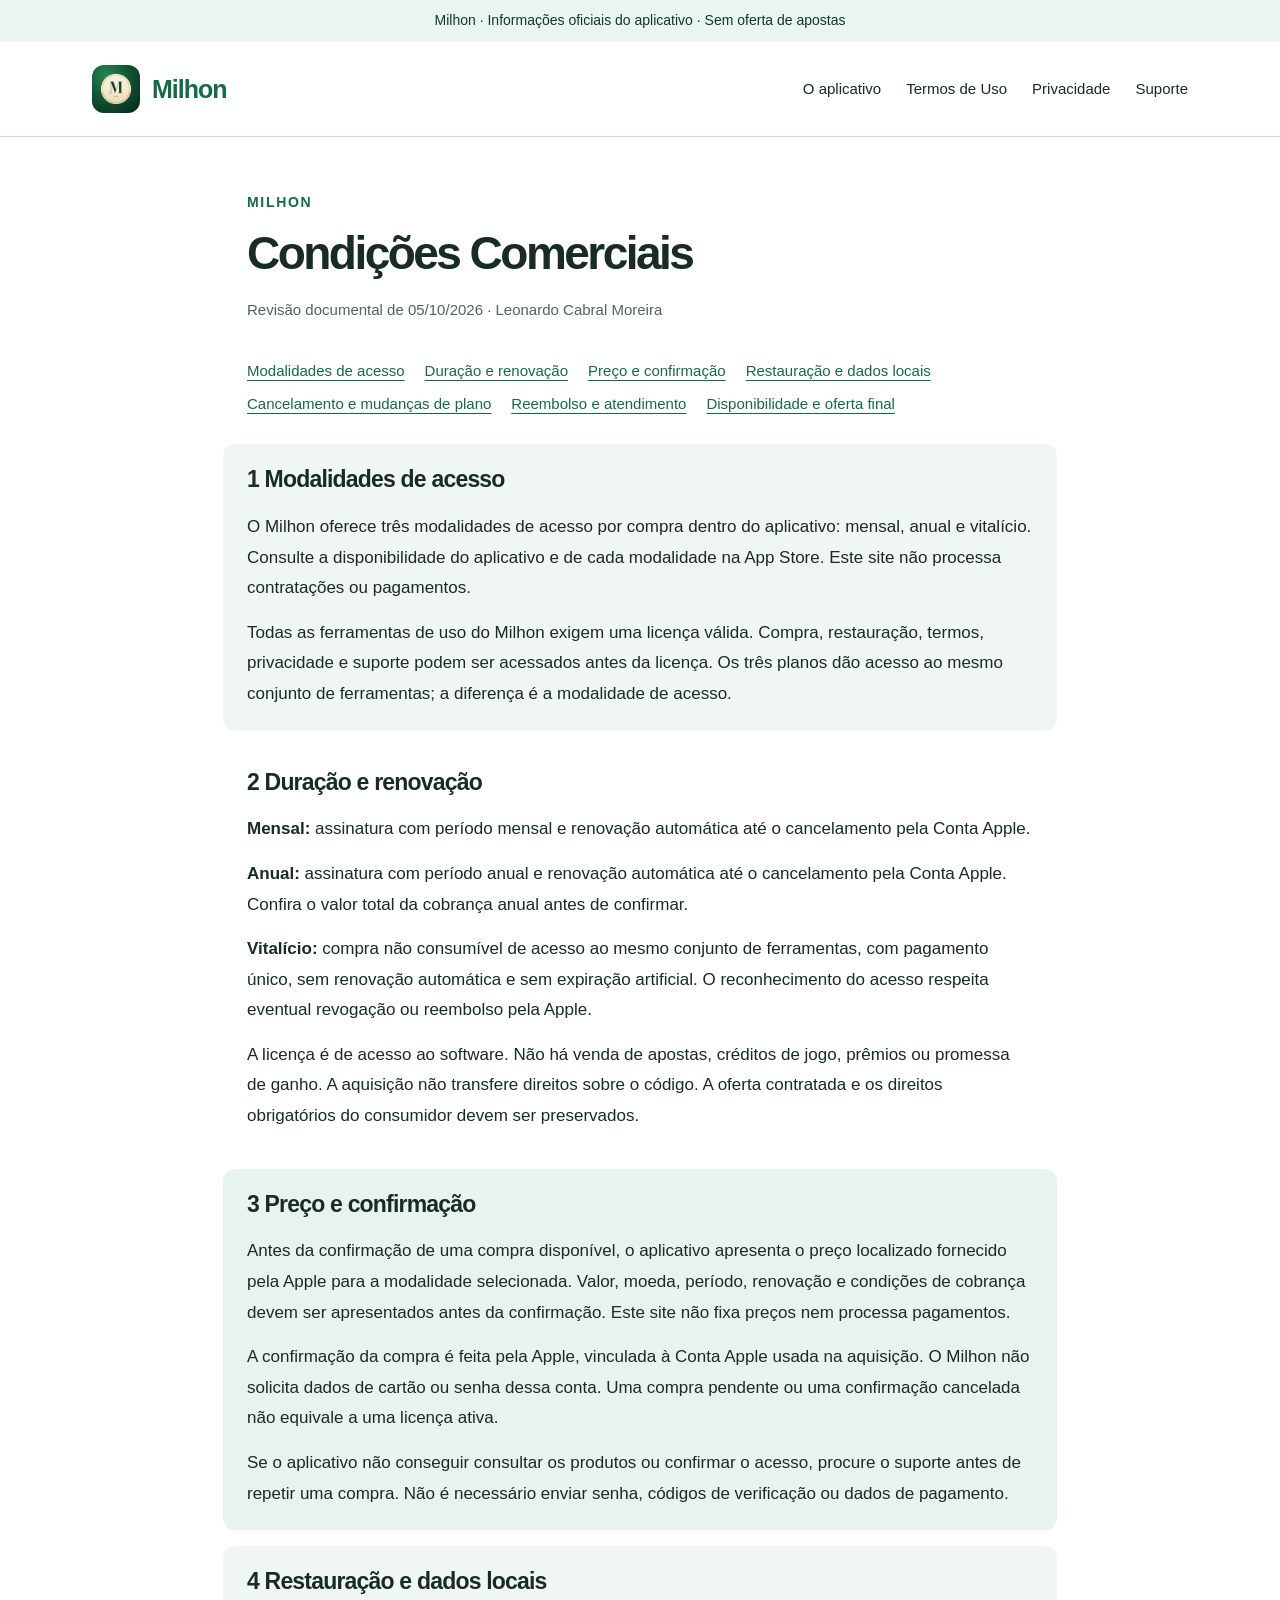
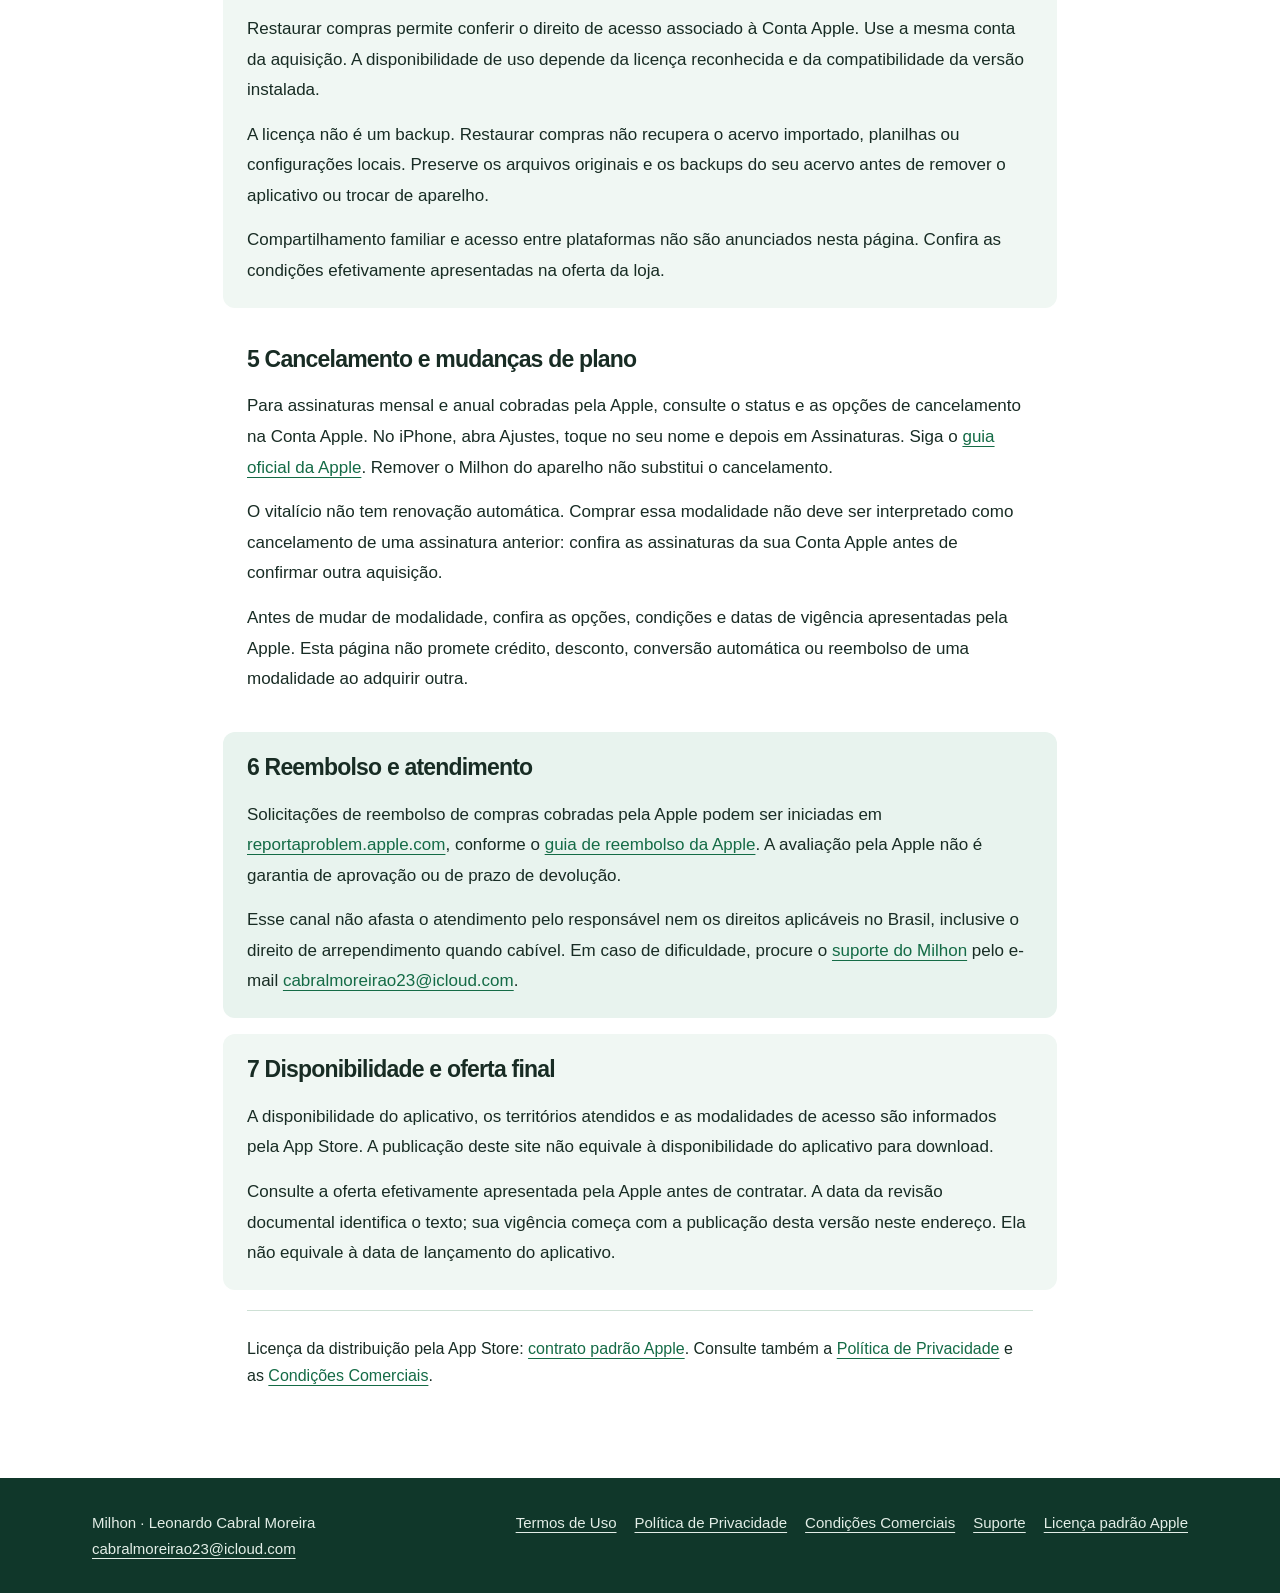
==== commit 2fa38f89: "site: publica regras confirmadas de privacidade e suporte" ====
--- a/comercial.html
+++ b/comercial.html
@@ -1,9 +1,9 @@
-<!doctype html><html lang="pt-BR"><head><meta name="referrer" content="strict-origin-when-cross-origin"><meta charset="utf-8"><meta name="viewport" content="width=device-width,initial-scale=1"><title>Condições Comerciais | Milhon</title><meta name="description" content="Modalidades mensal, anual e vitalícia do Milhon em preparação: duração, renovação, preço localizado pela Apple, restauração e atendimento."><link rel="canonical" href="https://noob-debug-cyber.github.io/milhon-site/comercial.html"><link rel="icon" type="image/png" sizes="1024x1024" href="assets/icon.png"><link rel="apple-touch-icon" href="assets/icon.png"><link rel="stylesheet" href="style.css"></head><body><div class="review">Milhon · Informações oficiais do aplicativo · Sem oferta de apostas</div><header><div class="wrap bar"><a class="brand" href="index.html"><img class="brand-icon" src="assets/icon.png" width="48" height="48" alt="" decoding="async">Milhon</a><nav aria-label="Navegação principal"><a href="index.html">O aplicativo</a><a href="termos.html">Termos de Uso</a><a href="privacidade.html">Privacidade</a><a href="suporte.html">Suporte</a></nav></div></header><main class="legal"><div class="eyebrow">Milhon</div><h1>Condições Comerciais</h1><p class="meta">Revisão documental de 05/10/2026 · Leonardo Cabral Moreira</p><nav class="toc" aria-label="Tópicos"><a href="#item-1">Planos em preparação</a><a href="#item-2">Duração e renovação</a><a href="#item-3">Preço e confirmação</a><a href="#item-4">Restauração e dados locais</a><a href="#item-5">Cancelamento e mudanças de plano</a><a href="#item-6">Reembolso e atendimento</a><a href="#item-7">Disponibilidade e oferta final</a></nav>
-<section id="item-1"><h2>1 Planos em preparação</h2><p>O modelo de acesso do Milhon prevê três modalidades de compra dentro do aplicativo pela App Store: mensal, anual e vitalício. A versão de produção ainda está em preparação. Esta página não anuncia lançamento, disponibilidade de contratação ou cobrança ativa.</p><p>Todas as ferramentas de uso do Milhon exigem uma licença válida. Compra, restauração, termos, privacidade e suporte podem ser acessados antes da licença. Os três planos dão acesso ao mesmo conjunto de ferramentas; a diferença é a modalidade de acesso.</p></section>
+<!doctype html><html lang="pt-BR"><head><meta name="referrer" content="strict-origin-when-cross-origin"><meta charset="utf-8"><meta name="viewport" content="width=device-width,initial-scale=1"><title>Condições Comerciais | Milhon</title><meta name="description" content="Modalidades mensal, anual e vitalícia do Milhon: duração, renovação, preço localizado pela Apple, restauração e atendimento."><link rel="canonical" href="https://noob-debug-cyber.github.io/milhon-site/comercial.html"><link rel="icon" type="image/png" sizes="1024x1024" href="assets/icon.png"><link rel="apple-touch-icon" href="assets/icon.png"><link rel="stylesheet" href="style.css"></head><body><div class="review">Milhon · Informações oficiais do aplicativo · Sem oferta de apostas</div><header><div class="wrap bar"><a class="brand" href="index.html"><img class="brand-icon" src="assets/icon.png" width="48" height="48" alt="" decoding="async">Milhon</a><nav aria-label="Navegação principal"><a href="index.html">O aplicativo</a><a href="termos.html">Termos de Uso</a><a href="privacidade.html">Privacidade</a><a href="suporte.html">Suporte</a></nav></div></header><main class="legal"><div class="eyebrow">Milhon</div><h1>Condições Comerciais</h1><p class="meta">Revisão documental de 05/10/2026 · Leonardo Cabral Moreira</p><nav class="toc" aria-label="Tópicos"><a href="#item-1">Modalidades de acesso</a><a href="#item-2">Duração e renovação</a><a href="#item-3">Preço e confirmação</a><a href="#item-4">Restauração e dados locais</a><a href="#item-5">Cancelamento e mudanças de plano</a><a href="#item-6">Reembolso e atendimento</a><a href="#item-7">Disponibilidade e oferta final</a></nav>
+<section id="item-1"><h2>1 Modalidades de acesso</h2><p>O Milhon oferece três modalidades de acesso por compra dentro do aplicativo: mensal, anual e vitalício. Consulte a disponibilidade do aplicativo e de cada modalidade na App Store. Este site não processa contratações ou pagamentos.</p><p>Todas as ferramentas de uso do Milhon exigem uma licença válida. Compra, restauração, termos, privacidade e suporte podem ser acessados antes da licença. Os três planos dão acesso ao mesmo conjunto de ferramentas; a diferença é a modalidade de acesso.</p></section>
 <section id="item-2"><h2>2 Duração e renovação</h2><p><strong>Mensal:</strong> assinatura com período mensal e renovação automática até o cancelamento pela Conta Apple.</p><p><strong>Anual:</strong> assinatura com período anual e renovação automática até o cancelamento pela Conta Apple. Confira o valor total da cobrança anual antes de confirmar.</p><p><strong>Vitalício:</strong> compra não consumível de acesso ao mesmo conjunto de ferramentas, com pagamento único, sem renovação automática e sem expiração artificial. O reconhecimento do acesso respeita eventual revogação ou reembolso pela Apple.</p><p>A licença é de acesso ao software. Não há venda de apostas, créditos de jogo, prêmios ou promessa de ganho. A aquisição não transfere direitos sobre o código. A oferta contratada e os direitos obrigatórios do consumidor devem ser preservados.</p></section>
-<section id="item-3"><h2>3 Preço e confirmação</h2><p>Quando a contratação estiver disponível, o aplicativo mostrará o preço localizado fornecido pela Apple para a modalidade selecionada. Valor, moeda, período, renovação e condições de cobrança devem ser apresentados antes da confirmação. Este site não fixa preços nem processa pagamentos.</p><p>A confirmação da compra é feita pela Apple, vinculada à Conta Apple usada na aquisição. O Milhon não solicita dados de cartão ou senha dessa conta. Uma compra pendente ou uma confirmação cancelada não equivale a uma licença ativa.</p><p>Se o aplicativo não conseguir consultar os produtos ou confirmar o acesso, procure o suporte antes de repetir uma compra. Não é necessário enviar senha, códigos de verificação ou dados de pagamento.</p></section>
+<section id="item-3"><h2>3 Preço e confirmação</h2><p>Antes da confirmação de uma compra disponível, o aplicativo apresenta o preço localizado fornecido pela Apple para a modalidade selecionada. Valor, moeda, período, renovação e condições de cobrança devem ser apresentados antes da confirmação. Este site não fixa preços nem processa pagamentos.</p><p>A confirmação da compra é feita pela Apple, vinculada à Conta Apple usada na aquisição. O Milhon não solicita dados de cartão ou senha dessa conta. Uma compra pendente ou uma confirmação cancelada não equivale a uma licença ativa.</p><p>Se o aplicativo não conseguir consultar os produtos ou confirmar o acesso, procure o suporte antes de repetir uma compra. Não é necessário enviar senha, códigos de verificação ou dados de pagamento.</p></section>
 <section id="item-4"><h2>4 Restauração e dados locais</h2><p>Restaurar compras permite conferir o direito de acesso associado à Conta Apple. Use a mesma conta da aquisição. A disponibilidade de uso depende da licença reconhecida e da compatibilidade da versão instalada.</p><p>A licença não é um backup. Restaurar compras não recupera o acervo importado, planilhas ou configurações locais. Preserve os arquivos originais e os backups do seu acervo antes de remover o aplicativo ou trocar de aparelho.</p><p>Compartilhamento familiar e acesso entre plataformas não são anunciados nesta página. Confira as condições efetivamente apresentadas na oferta da loja.</p></section>
-<section id="item-5"><h2>5 Cancelamento e mudanças de plano</h2><p>Para assinaturas mensal e anual cobradas pela Apple, consulte o status e as opções de cancelamento na Conta Apple. No iPhone, abra Ajustes, toque no seu nome e depois em Assinaturas. Siga o <a href="https://support.apple.com/pt-br/118428">guia oficial da Apple</a>. Remover o Milhon do aparelho não substitui o cancelamento.</p><p>O vitalício não tem renovação automática. Comprar essa modalidade não deve ser interpretado como cancelamento de uma assinatura anterior: confira as assinaturas da sua Conta Apple antes de confirmar outra aquisição.</p><p>As condições de mudança entre modalidades ainda não foram publicadas. Esta página não promete crédito, desconto, conversão automática ou reembolso de uma modalidade ao adquirir outra.</p></section>
+<section id="item-5"><h2>5 Cancelamento e mudanças de plano</h2><p>Para assinaturas mensal e anual cobradas pela Apple, consulte o status e as opções de cancelamento na Conta Apple. No iPhone, abra Ajustes, toque no seu nome e depois em Assinaturas. Siga o <a href="https://support.apple.com/pt-br/118428">guia oficial da Apple</a>. Remover o Milhon do aparelho não substitui o cancelamento.</p><p>O vitalício não tem renovação automática. Comprar essa modalidade não deve ser interpretado como cancelamento de uma assinatura anterior: confira as assinaturas da sua Conta Apple antes de confirmar outra aquisição.</p><p>Antes de mudar de modalidade, confira as opções, condições e datas de vigência apresentadas pela Apple. Esta página não promete crédito, desconto, conversão automática ou reembolso de uma modalidade ao adquirir outra.</p></section>
 <section id="item-6"><h2>6 Reembolso e atendimento</h2><p>Solicitações de reembolso de compras cobradas pela Apple podem ser iniciadas em <a href="https://reportaproblem.apple.com/">reportaproblem.apple.com</a>, conforme o <a href="https://support.apple.com/pt-br/118223">guia de reembolso da Apple</a>. A avaliação pela Apple não é garantia de aprovação ou de prazo de devolução.</p><p>Esse canal não afasta o atendimento pelo responsável nem os direitos aplicáveis no Brasil, inclusive o direito de arrependimento quando cabível. Em caso de dificuldade, procure o <a href="suporte.html">suporte do Milhon</a> pelo e-mail <a href="mailto:cabralmoreirao23@icloud.com">cabralmoreirao23@icloud.com</a>.</p></section>
-<section id="item-7"><h2>7 Disponibilidade e oferta final</h2><p>A disponibilidade do aplicativo, os territórios atendidos e a oferta final dependem da conclusão da preparação para distribuição e da revisão correspondente. A publicação deste site não equivale à liberação do aplicativo na App Store.</p><p>Consulte a oferta efetivamente apresentada pela Apple antes de contratar. A data da revisão documental identifica o texto; sua vigência começa com a publicação desta versão neste endereço. Ela não equivale à data de lançamento do aplicativo.</p></section>
+<section id="item-7"><h2>7 Disponibilidade e oferta final</h2><p>A disponibilidade do aplicativo, os territórios atendidos e as modalidades de acesso são informados pela App Store. A publicação deste site não equivale à disponibilidade do aplicativo para download.</p><p>Consulte a oferta efetivamente apresentada pela Apple antes de contratar. A data da revisão documental identifica o texto; sua vigência começa com a publicação desta versão neste endereço. Ela não equivale à data de lançamento do aplicativo.</p></section>
 <div class="extra">Licença da distribuição pela App Store: <a href="https://www.apple.com/legal/internet-services/itunes/dev/stdeula/">contrato padrão Apple</a>. Consulte também a <a href="privacidade.html">Política de Privacidade</a> e as <a href="comercial.html">Condições Comerciais</a>.</div></main><footer><div class="wrap"><div>Milhon · Leonardo Cabral Moreira<br><a href="mailto:cabralmoreirao23@icloud.com">cabralmoreirao23@icloud.com</a></div><nav aria-label="Informações legais"><a href="termos.html">Termos de Uso</a><a href="privacidade.html">Política de Privacidade</a><a href="comercial.html">Condições Comerciais</a><a href="suporte.html">Suporte</a><a href="https://www.apple.com/legal/internet-services/itunes/dev/stdeula/">Licença padrão Apple</a></nav></div></footer></body></html>
